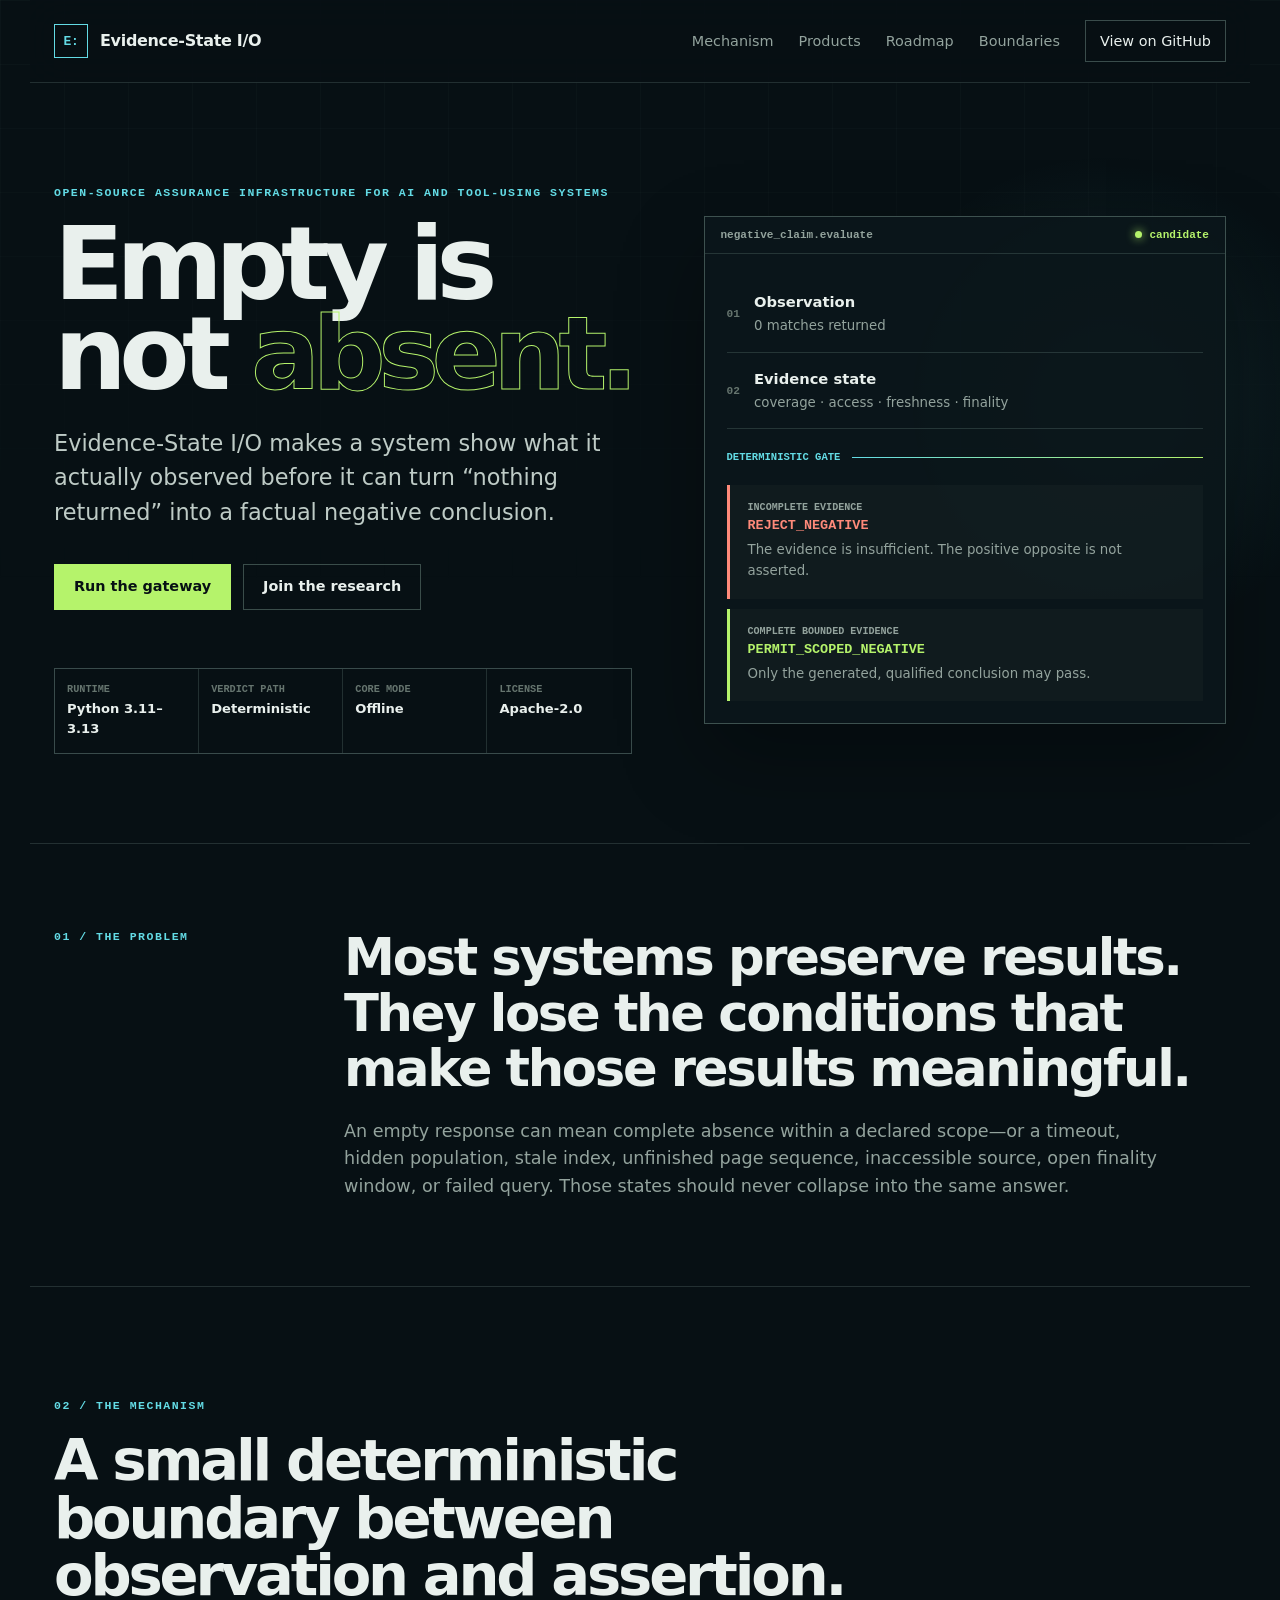
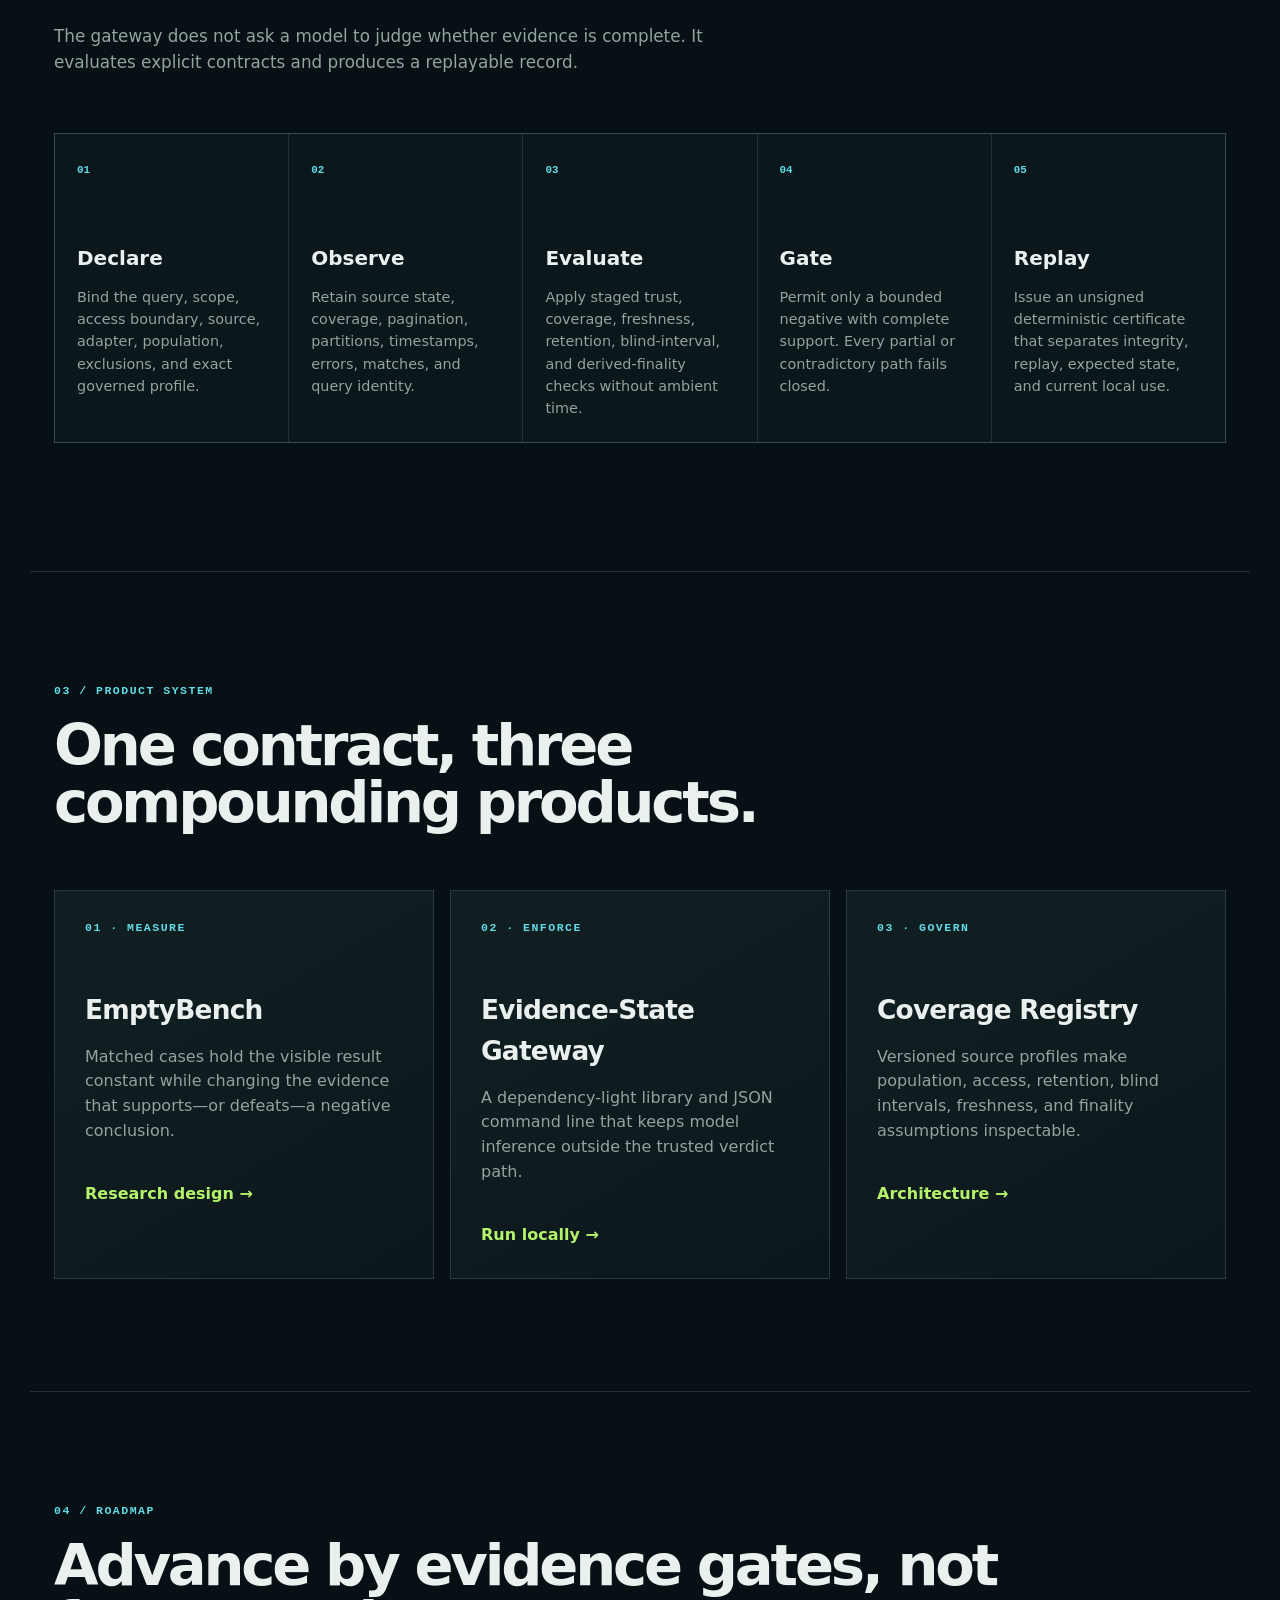
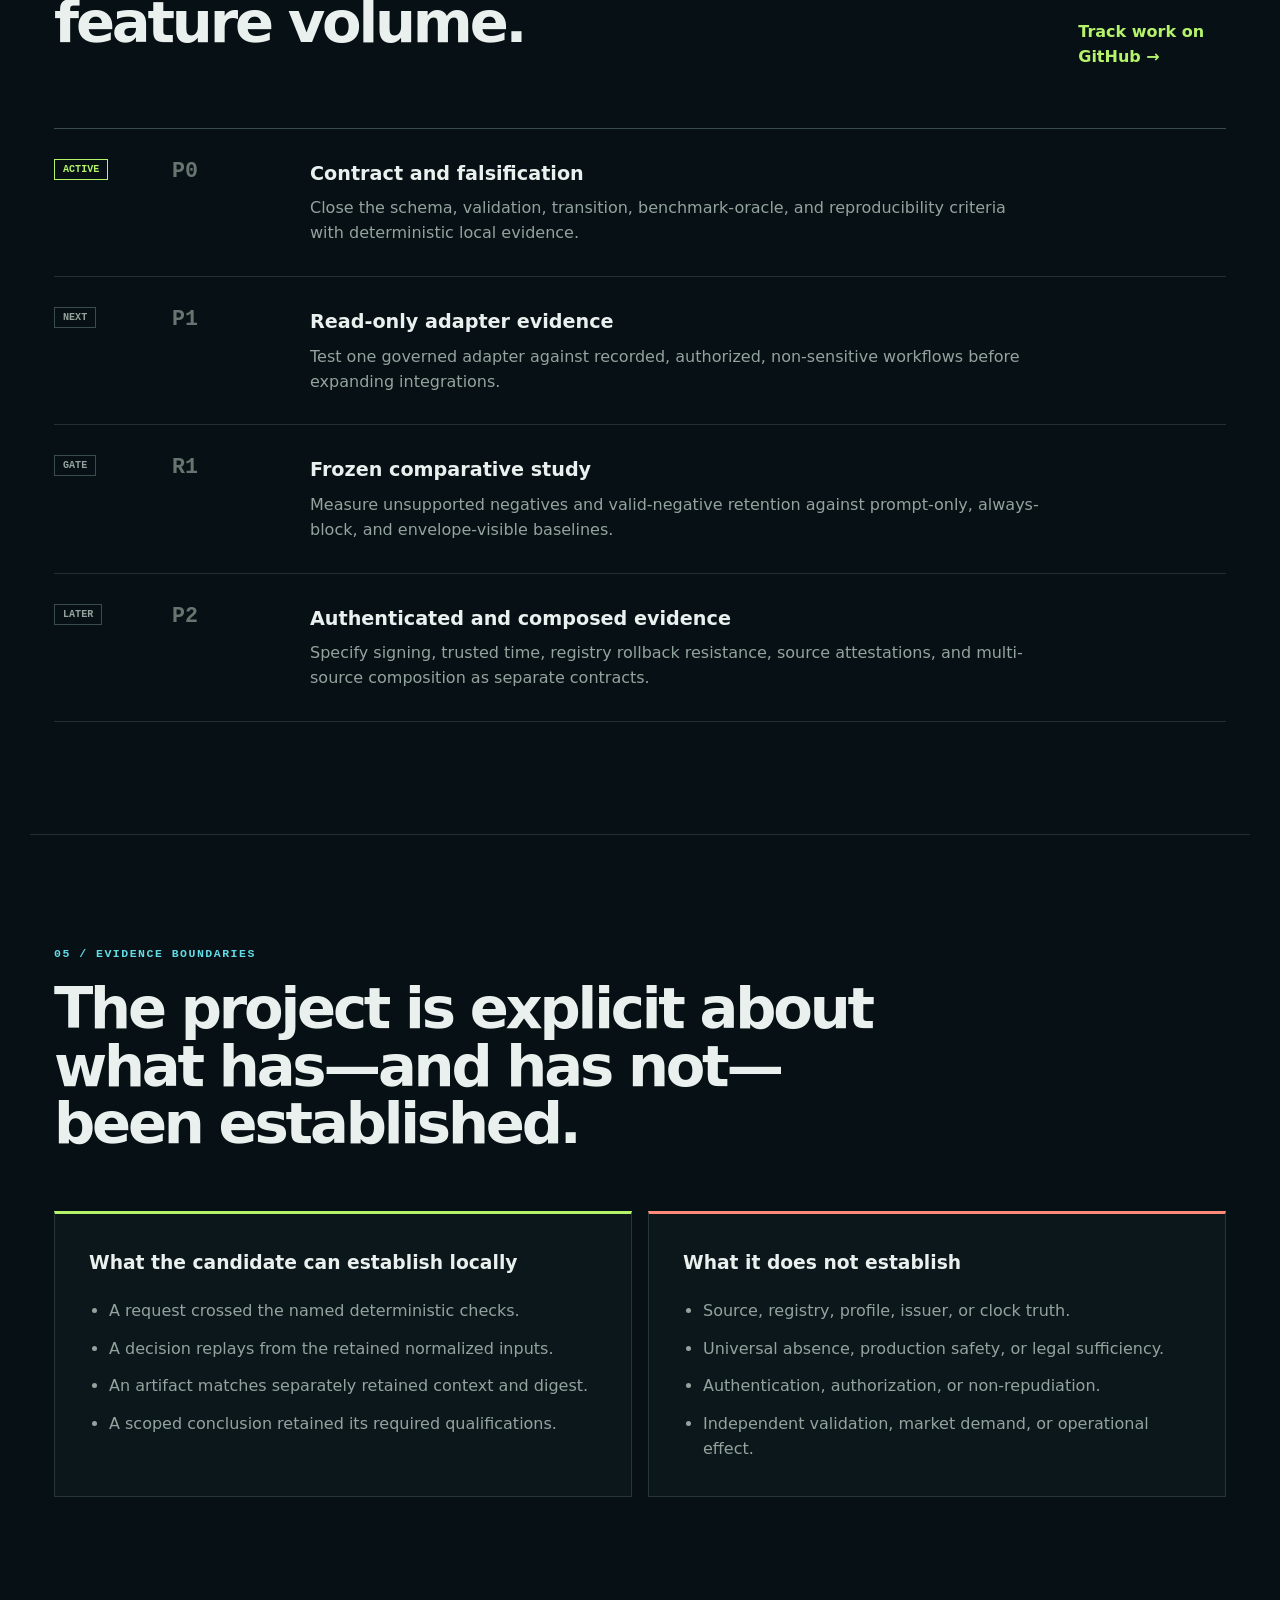
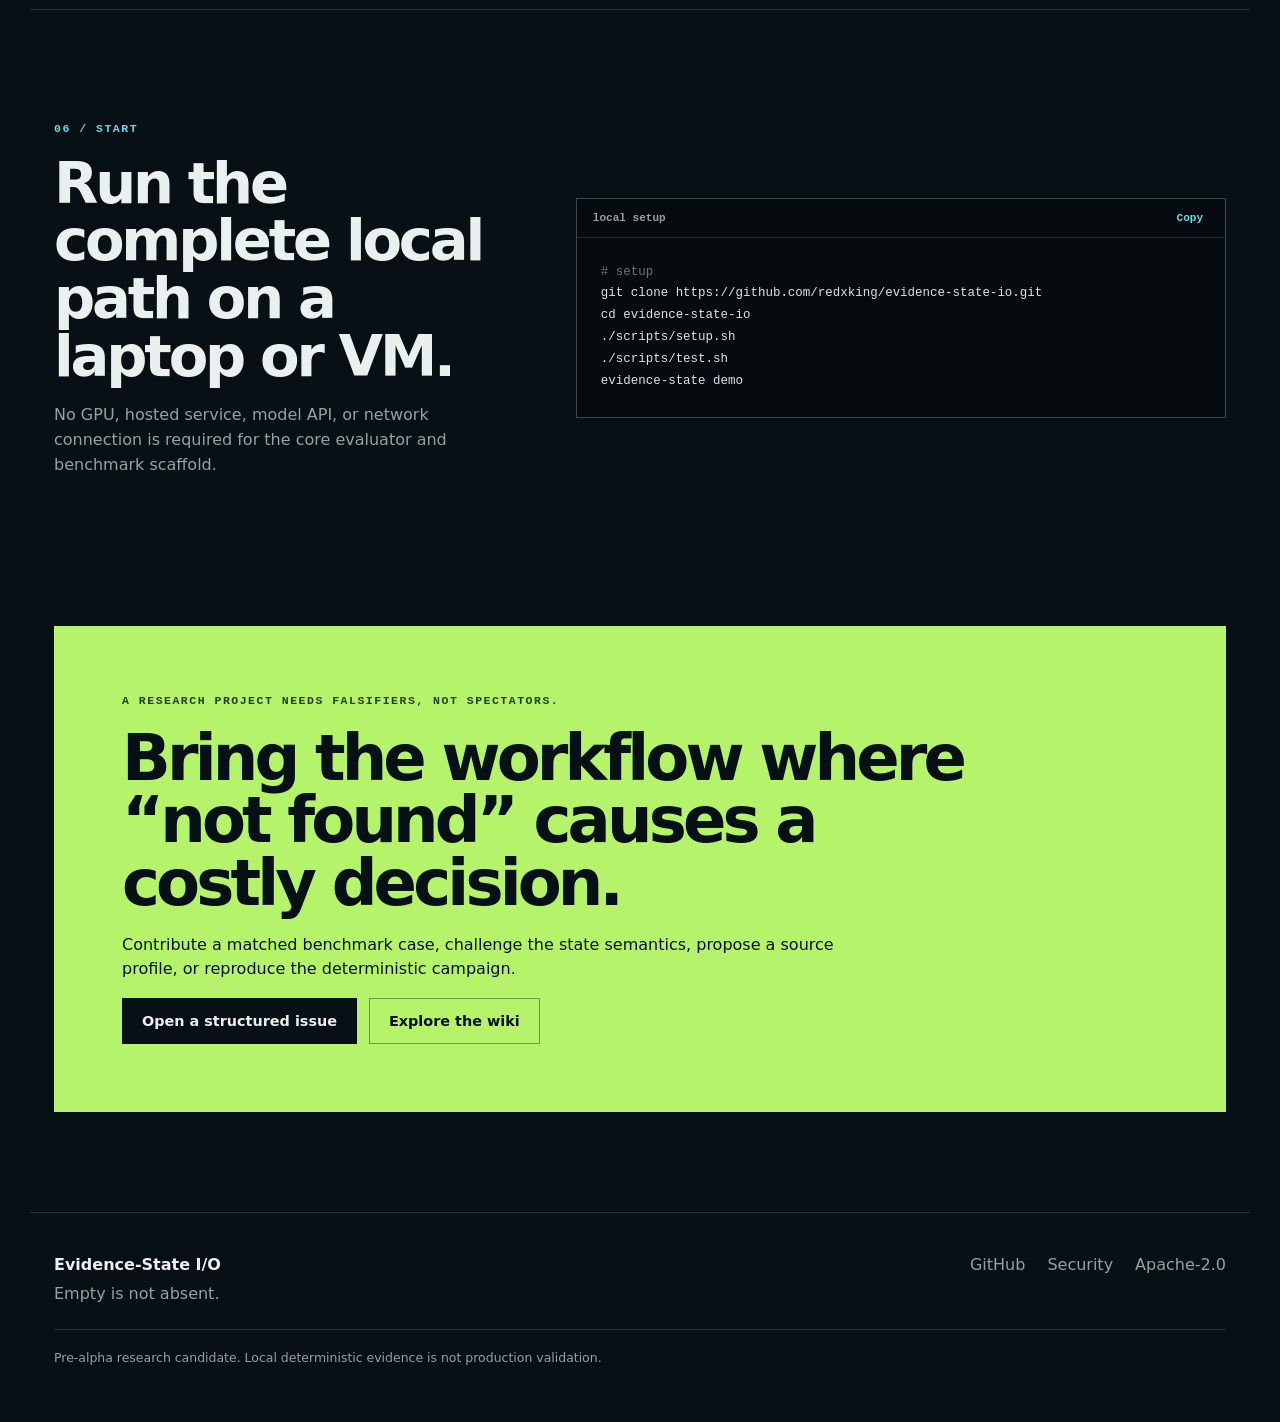
==== site/index.html @ 8231d783 "feat: establish Evidence-State I/O public pre-alpha" ====
<!doctype html>
<html lang="en">
<head>
  <meta charset="utf-8">
  <meta name="viewport" content="width=device-width, initial-scale=1">
  <title>Evidence-State I/O — Empty is not absent</title>
  <meta name="description" content="An open evidence-state contract, deterministic negative-claim gate, replay certificate, and paired benchmark for AI and tool-using systems.">
  <meta name="theme-color" content="#081115">
  <meta property="og:type" content="website">
  <meta property="og:title" content="Evidence-State I/O — Empty is not absent">
  <meta property="og:description" content="Make the evidence behind negative conclusions explicit, testable, and replayable.">
  <meta property="og:url" content="https://redxking.github.io/evidence-state-io/">
  <meta property="og:image" content="https://redxking.github.io/evidence-state-io/og.png">
  <meta name="twitter:card" content="summary_large_image">
  <meta name="twitter:title" content="Evidence-State I/O — Empty is not absent">
  <meta name="twitter:description" content="Make the evidence behind negative conclusions explicit, testable, and replayable.">
  <meta name="twitter:image" content="https://redxking.github.io/evidence-state-io/og.png">
  <link rel="canonical" href="https://redxking.github.io/evidence-state-io/">
  <link rel="stylesheet" href="styles.css">
  <script src="app.js" defer></script>
</head>
<body>
  <a class="skip-link" href="#main">Skip to content</a>
  <header class="site-header">
    <a class="brand" href="#top" aria-label="Evidence-State I/O home">
      <span class="brand-mark" aria-hidden="true">E:</span>
      <span>Evidence-State I/O</span>
    </a>
    <button class="nav-toggle" type="button" aria-expanded="false" aria-controls="site-nav">Menu</button>
    <nav id="site-nav" class="site-nav" aria-label="Primary navigation">
      <a href="#mechanism">Mechanism</a>
      <a href="#products">Products</a>
      <a href="#roadmap">Roadmap</a>
      <a href="#boundaries">Boundaries</a>
      <a class="nav-cta" href="https://github.com/redxking/evidence-state-io">View on GitHub</a>
    </nav>
  </header>

  <main id="main">
    <section class="hero" id="top">
      <div class="hero-copy">
        <p class="eyebrow">Open-source assurance infrastructure for AI and tool-using systems</p>
        <h1>Empty is not <span>absent.</span></h1>
        <p class="hero-deck">Evidence-State I/O makes a system show what it actually observed before it can turn “nothing returned” into a factual negative conclusion.</p>
        <div class="hero-actions">
          <a class="button primary" href="https://github.com/redxking/evidence-state-io#local-quick-start">Run the gateway</a>
          <a class="button secondary" href="https://github.com/redxking/evidence-state-io/discussions">Join the research</a>
        </div>
        <dl class="signal-strip" aria-label="Project facts">
          <div><dt>Runtime</dt><dd>Python 3.11–3.13</dd></div>
          <div><dt>Verdict path</dt><dd>Deterministic</dd></div>
          <div><dt>Core mode</dt><dd>Offline</dd></div>
          <div><dt>License</dt><dd>Apache-2.0</dd></div>
        </dl>
      </div>
      <div class="decision-panel" aria-label="Evidence decision example">
        <div class="panel-heading"><span>negative_claim.evaluate</span><span class="live-dot">candidate</span></div>
        <div class="evidence-flow">
          <div class="flow-node">
            <span class="node-index">01</span>
            <div><strong>Observation</strong><small>0 matches returned</small></div>
          </div>
          <div class="flow-node">
            <span class="node-index">02</span>
            <div><strong>Evidence state</strong><small>coverage · access · freshness · finality</small></div>
          </div>
          <div class="flow-gate">
            <span>deterministic gate</span>
            <span class="gate-line" aria-hidden="true"></span>
          </div>
          <div class="verdict reject">
            <span class="verdict-label">Incomplete evidence</span>
            <strong>REJECT_NEGATIVE</strong>
            <small>The evidence is insufficient. The positive opposite is not asserted.</small>
          </div>
          <div class="verdict permit">
            <span class="verdict-label">Complete bounded evidence</span>
            <strong>PERMIT_SCOPED_NEGATIVE</strong>
            <small>Only the generated, qualified conclusion may pass.</small>
          </div>
        </div>
      </div>
    </section>

    <section class="problem-band" aria-labelledby="problem-heading">
      <p class="section-number">01 / THE PROBLEM</p>
      <div>
        <h2 id="problem-heading">Most systems preserve results. They lose the conditions that make those results meaningful.</h2>
        <p>An empty response can mean complete absence within a declared scope—or a timeout, hidden population, stale index, unfinished page sequence, inaccessible source, open finality window, or failed query. Those states should never collapse into the same answer.</p>
      </div>
    </section>

    <section class="section" id="mechanism" aria-labelledby="mechanism-heading">
      <div class="section-intro">
        <p class="section-number">02 / THE MECHANISM</p>
        <h2 id="mechanism-heading">A small deterministic boundary between observation and assertion.</h2>
        <p>The gateway does not ask a model to judge whether evidence is complete. It evaluates explicit contracts and produces a replayable record.</p>
      </div>
      <ol class="mechanism-grid">
        <li><span>01</span><h3>Declare</h3><p>Bind the query, scope, access boundary, source, adapter, population, exclusions, and exact governed profile.</p></li>
        <li><span>02</span><h3>Observe</h3><p>Retain source state, coverage, pagination, partitions, timestamps, errors, matches, and query identity.</p></li>
        <li><span>03</span><h3>Evaluate</h3><p>Apply staged trust, coverage, freshness, retention, blind-interval, and derived-finality checks without ambient time.</p></li>
        <li><span>04</span><h3>Gate</h3><p>Permit only a bounded negative with complete support. Every partial or contradictory path fails closed.</p></li>
        <li><span>05</span><h3>Replay</h3><p>Issue an unsigned deterministic certificate that separates integrity, replay, expected state, and current local use.</p></li>
      </ol>
    </section>

    <section class="section product-section" id="products" aria-labelledby="products-heading">
      <div class="section-intro">
        <p class="section-number">03 / PRODUCT SYSTEM</p>
        <h2 id="products-heading">One contract, three compounding products.</h2>
      </div>
      <div class="product-grid">
        <article>
          <p class="product-tag">01 · Measure</p>
          <h3>EmptyBench</h3>
          <p>Matched cases hold the visible result constant while changing the evidence that supports—or defeats—a negative conclusion.</p>
          <a href="https://github.com/redxking/evidence-state-io/blob/main/docs/RESEARCH_PLAN.md">Research design <span aria-hidden="true">→</span></a>
        </article>
        <article>
          <p class="product-tag">02 · Enforce</p>
          <h3>Evidence-State Gateway</h3>
          <p>A dependency-light library and JSON command line that keeps model inference outside the trusted verdict path.</p>
          <a href="https://github.com/redxking/evidence-state-io#local-quick-start">Run locally <span aria-hidden="true">→</span></a>
        </article>
        <article>
          <p class="product-tag">03 · Govern</p>
          <h3>Coverage Registry</h3>
          <p>Versioned source profiles make population, access, retention, blind intervals, freshness, and finality assumptions inspectable.</p>
          <a href="https://github.com/redxking/evidence-state-io/blob/main/docs/ARCHITECTURE.md">Architecture <span aria-hidden="true">→</span></a>
        </article>
      </div>
    </section>

    <section class="section roadmap-section" id="roadmap" aria-labelledby="roadmap-heading">
      <div class="section-intro split">
        <div>
          <p class="section-number">04 / ROADMAP</p>
          <h2 id="roadmap-heading">Advance by evidence gates, not feature volume.</h2>
        </div>
        <a class="text-link" href="https://github.com/redxking/evidence-state-io/issues">Track work on GitHub <span aria-hidden="true">→</span></a>
      </div>
      <div class="roadmap" role="list" aria-label="Project roadmap">
        <article class="roadmap-item active" role="listitem"><span class="roadmap-state">Active</span><p class="roadmap-id">P0</p><div><h3>Contract and falsification</h3><p>Close the schema, validation, transition, benchmark-oracle, and reproducibility criteria with deterministic local evidence.</p></div></article>
        <article class="roadmap-item" role="listitem"><span class="roadmap-state">Next</span><p class="roadmap-id">P1</p><div><h3>Read-only adapter evidence</h3><p>Test one governed adapter against recorded, authorized, non-sensitive workflows before expanding integrations.</p></div></article>
        <article class="roadmap-item" role="listitem"><span class="roadmap-state">Gate</span><p class="roadmap-id">R1</p><div><h3>Frozen comparative study</h3><p>Measure unsupported negatives and valid-negative retention against prompt-only, always-block, and envelope-visible baselines.</p></div></article>
        <article class="roadmap-item" role="listitem"><span class="roadmap-state">Later</span><p class="roadmap-id">P2</p><div><h3>Authenticated and composed evidence</h3><p>Specify signing, trusted time, registry rollback resistance, source attestations, and multi-source composition as separate contracts.</p></div></article>
      </div>
    </section>

    <section class="section boundaries-section" id="boundaries" aria-labelledby="boundaries-heading">
      <div class="section-intro">
        <p class="section-number">05 / EVIDENCE BOUNDARIES</p>
        <h2 id="boundaries-heading">The project is explicit about what has—and has not—been established.</h2>
      </div>
      <div class="boundary-grid">
        <div class="boundary-card established">
          <h3>What the candidate can establish locally</h3>
          <ul>
            <li>A request crossed the named deterministic checks.</li>
            <li>A decision replays from the retained normalized inputs.</li>
            <li>An artifact matches separately retained context and digest.</li>
            <li>A scoped conclusion retained its required qualifications.</li>
          </ul>
        </div>
        <div class="boundary-card not-established">
          <h3>What it does not establish</h3>
          <ul>
            <li>Source, registry, profile, issuer, or clock truth.</li>
            <li>Universal absence, production safety, or legal sufficiency.</li>
            <li>Authentication, authorization, or non-repudiation.</li>
            <li>Independent validation, market demand, or operational effect.</li>
          </ul>
        </div>
      </div>
    </section>

    <section class="section start-section" aria-labelledby="start-heading">
      <div>
        <p class="section-number">06 / START</p>
        <h2 id="start-heading">Run the complete local path on a laptop or VM.</h2>
        <p>No GPU, hosted service, model API, or network connection is required for the core evaluator and benchmark scaffold.</p>
      </div>
      <div class="terminal-card">
        <div class="terminal-top"><span>local setup</span><button type="button" data-copy="# setup\ngit clone https://github.com/redxking/evidence-state-io.git\ncd evidence-state-io\n./scripts/setup.sh\n./scripts/test.sh\nevidence-state demo" aria-label="Copy setup commands">Copy</button></div>
        <pre><code><span class="comment"># setup</span>
git clone https://github.com/redxking/evidence-state-io.git
cd evidence-state-io
./scripts/setup.sh
./scripts/test.sh
evidence-state demo</code></pre>
      </div>
    </section>

    <section class="community-cta" aria-labelledby="community-heading">
      <p class="eyebrow">A research project needs falsifiers, not spectators.</p>
      <h2 id="community-heading">Bring the workflow where “not found” causes a costly decision.</h2>
      <p>Contribute a matched benchmark case, challenge the state semantics, propose a source profile, or reproduce the deterministic campaign.</p>
      <div class="hero-actions">
        <a class="button primary" href="https://github.com/redxking/evidence-state-io/issues/new/choose">Open a structured issue</a>
        <a class="button secondary" href="https://github.com/redxking/evidence-state-io/wiki">Explore the wiki</a>
      </div>
    </section>
  </main>

  <footer>
    <div><strong>Evidence-State I/O</strong><p>Empty is not absent.</p></div>
    <div class="footer-links"><a href="https://github.com/redxking/evidence-state-io">GitHub</a><a href="https://github.com/redxking/evidence-state-io/blob/main/SECURITY.md">Security</a><a href="https://github.com/redxking/evidence-state-io/blob/main/LICENSE">Apache-2.0</a></div>
    <p class="footer-note">Pre-alpha research candidate. Local deterministic evidence is not production validation.</p>
  </footer>
</body>
</html>
---- site/styles.css ----
:root {
  color-scheme: dark;
  --ink: #e9f0ed;
  --muted: #93a39d;
  --dim: #66756f;
  --line: rgba(180, 218, 203, 0.16);
  --line-strong: rgba(180, 218, 203, 0.3);
  --surface: #0c171b;
  --surface-raised: #111f23;
  --base: #071014;
  --cyan: #63dbe5;
  --lime: #b5f36b;
  --red: #ff8a7a;
  --max: 1220px;
  font-family: Inter, ui-sans-serif, system-ui, -apple-system, BlinkMacSystemFont, "Segoe UI", sans-serif;
}

* { box-sizing: border-box; }
html { scroll-behavior: smooth; }
body { margin: 0; background: var(--base); color: var(--ink); line-height: 1.55; }
body::before {
  content: "";
  position: fixed;
  inset: 0;
  pointer-events: none;
  opacity: .2;
  background-image: linear-gradient(var(--line) 1px, transparent 1px), linear-gradient(90deg, var(--line) 1px, transparent 1px);
  background-size: 64px 64px;
  mask-image: linear-gradient(to bottom, black, transparent 72%);
}
a { color: inherit; }
.skip-link { position: fixed; top: -60px; left: 16px; z-index: 100; padding: 10px 14px; background: var(--lime); color: #071014; font-weight: 800; }
.skip-link:focus { top: 12px; }

.site-header { position: sticky; top: 0; z-index: 20; display: flex; align-items: center; justify-content: space-between; max-width: var(--max); margin: 0 auto; padding: 20px 24px; background: rgba(7,16,20,.86); backdrop-filter: blur(18px); border-bottom: 1px solid var(--line); }
.brand { display: inline-flex; align-items: center; gap: 12px; text-decoration: none; font-weight: 750; letter-spacing: -.02em; }
.brand-mark { display: grid; place-items: center; width: 34px; height: 34px; border: 1px solid var(--cyan); color: var(--cyan); font: 700 13px ui-monospace, SFMono-Regular, Menlo, monospace; }
.site-nav { display: flex; align-items: center; gap: 25px; }
.site-nav a { color: var(--muted); text-decoration: none; font-size: .9rem; }
.site-nav a:hover, .site-nav a:focus-visible { color: var(--ink); }
.site-nav .nav-cta { padding: 9px 14px; color: var(--ink); border: 1px solid var(--line-strong); }
.nav-toggle { display: none; padding: 8px 12px; color: var(--ink); background: transparent; border: 1px solid var(--line-strong); }

.hero { position: relative; display: grid; grid-template-columns: minmax(0, 1.05fr) minmax(420px, .95fr); gap: 72px; align-items: center; max-width: var(--max); min-height: 760px; margin: 0 auto; padding: 100px 24px 86px; }
.hero::after { content: ""; position: absolute; width: 520px; height: 520px; right: -120px; top: 60px; border-radius: 50%; background: radial-gradient(circle, rgba(99,219,229,.1), transparent 68%); pointer-events: none; }
.eyebrow, .section-number, .product-tag { margin: 0 0 18px; color: var(--cyan); font: 700 .72rem/1.3 ui-monospace, SFMono-Regular, Menlo, monospace; letter-spacing: .13em; text-transform: uppercase; }
h1, h2, h3, p { margin-top: 0; }
h1 { max-width: 680px; margin-bottom: 26px; font-size: clamp(4rem, 8vw, 7.7rem); line-height: .88; letter-spacing: -.075em; }
h1 span { color: transparent; -webkit-text-stroke: 1px var(--lime); }
.hero-deck { max-width: 660px; margin-bottom: 34px; color: #becbc6; font-size: clamp(1.12rem, 2vw, 1.4rem); line-height: 1.55; }
.hero-actions { display: flex; flex-wrap: wrap; gap: 12px; }
.button { display: inline-flex; justify-content: center; align-items: center; min-height: 46px; padding: 0 19px; border: 1px solid var(--line-strong); text-decoration: none; font-weight: 720; font-size: .9rem; }
.button.primary { background: var(--lime); border-color: var(--lime); color: #071014; }
.button.primary:hover { background: #c8ff89; }
.button.secondary:hover { border-color: var(--cyan); color: var(--cyan); }
.signal-strip { display: grid; grid-template-columns: repeat(4, 1fr); gap: 1px; margin: 58px 0 0; background: var(--line); border: 1px solid var(--line); }
.signal-strip div { padding: 14px 12px; background: var(--base); }
.signal-strip dt { color: var(--dim); font: 600 .64rem ui-monospace, SFMono-Regular, Menlo, monospace; text-transform: uppercase; }
.signal-strip dd { margin: 4px 0 0; font-size: .82rem; font-weight: 650; }

.decision-panel { position: relative; z-index: 1; border: 1px solid var(--line-strong); background: rgba(12,23,27,.9); box-shadow: 0 35px 80px rgba(0,0,0,.3); }
.panel-heading, .terminal-top { display: flex; justify-content: space-between; align-items: center; padding: 12px 16px; border-bottom: 1px solid var(--line); color: var(--muted); font: 650 .69rem ui-monospace, SFMono-Regular, Menlo, monospace; }
.live-dot { color: var(--lime); }
.live-dot::before { content: ""; display: inline-block; width: 7px; height: 7px; margin-right: 7px; border-radius: 50%; background: var(--lime); box-shadow: 0 0 10px var(--lime); }
.evidence-flow { padding: 22px; }
.flow-node { display: flex; gap: 14px; align-items: center; padding: 15px 0; border-bottom: 1px solid var(--line); }
.node-index { color: var(--dim); font: 600 .7rem ui-monospace, SFMono-Regular, Menlo, monospace; }
.flow-node strong, .flow-node small { display: block; }
.flow-node strong { font-size: .92rem; }
.flow-node small { margin-top: 2px; color: var(--muted); }
.flow-gate { display: flex; align-items: center; gap: 12px; padding: 22px 0 12px; color: var(--cyan); font: 650 .66rem ui-monospace, SFMono-Regular, Menlo, monospace; text-transform: uppercase; }
.gate-line { flex: 1; height: 1px; background: linear-gradient(90deg, var(--cyan), var(--lime)); }
.verdict { margin-top: 10px; padding: 17px 18px; border-left: 3px solid; background: rgba(255,255,255,.025); }
.verdict.reject { border-color: var(--red); }
.verdict.permit { border-color: var(--lime); }
.verdict span, .verdict strong, .verdict small { display: block; }
.verdict-label { margin-bottom: 5px; color: var(--muted); font: 600 .63rem ui-monospace, SFMono-Regular, Menlo, monospace; text-transform: uppercase; }
.verdict strong { font: 750 .84rem ui-monospace, SFMono-Regular, Menlo, monospace; }
.reject strong { color: var(--red); }
.permit strong { color: var(--lime); }
.verdict small { margin-top: 7px; color: var(--muted); }

.problem-band { display: grid; grid-template-columns: 230px 1fr; gap: 60px; max-width: var(--max); margin: 0 auto; padding: 86px 24px; border-top: 1px solid var(--line); border-bottom: 1px solid var(--line); }
.problem-band h2 { max-width: 920px; margin-bottom: 22px; font-size: clamp(2rem, 4vw, 3.6rem); line-height: 1.08; letter-spacing: -.045em; }
.problem-band div > p { max-width: 820px; margin-bottom: 0; color: var(--muted); font-size: 1.1rem; }
.section { max-width: var(--max); margin: 0 auto; padding: 112px 24px; }
.section-intro { max-width: 820px; margin-bottom: 58px; }
.section-intro.split { display: flex; max-width: none; align-items: end; justify-content: space-between; gap: 32px; }
.section h2 { margin-bottom: 18px; font-size: clamp(2.2rem, 4.5vw, 4.4rem); line-height: 1; letter-spacing: -.055em; }
.section-intro > p:last-child { max-width: 700px; color: var(--muted); font-size: 1.05rem; }
.mechanism-grid { display: grid; grid-template-columns: repeat(5, 1fr); gap: 1px; padding: 0; list-style: none; background: var(--line); border: 1px solid var(--line); }
.mechanism-grid li { min-height: 270px; padding: 22px; background: var(--surface); }
.mechanism-grid span { color: var(--cyan); font: 650 .68rem ui-monospace, SFMono-Regular, Menlo, monospace; }
.mechanism-grid h3 { margin: 62px 0 12px; font-size: 1.25rem; }
.mechanism-grid p { margin: 0; color: var(--muted); font-size: .9rem; }
.product-section { border-top: 1px solid var(--line); }
.product-grid { display: grid; grid-template-columns: repeat(3, 1fr); gap: 16px; }
.product-grid article { min-height: 350px; padding: 30px; border: 1px solid var(--line); background: linear-gradient(150deg, var(--surface-raised), var(--surface)); }
.product-grid h3 { margin: 54px 0 14px; font-size: 1.65rem; letter-spacing: -.03em; }
.product-grid article > p:not(.product-tag) { color: var(--muted); }
.product-grid a, .text-link { display: inline-block; margin-top: 22px; color: var(--lime); font-weight: 700; text-decoration: none; }
.product-grid a:hover, .text-link:hover { text-decoration: underline; }
.roadmap-section { border-top: 1px solid var(--line); }
.roadmap { border-top: 1px solid var(--line-strong); }
.roadmap-item { display: grid; grid-template-columns: 90px 110px 1fr; gap: 28px; align-items: start; padding: 30px 0; border-bottom: 1px solid var(--line); }
.roadmap-state { width: fit-content; padding: 4px 8px; border: 1px solid var(--line-strong); color: var(--muted); font: 650 .63rem ui-monospace, SFMono-Regular, Menlo, monospace; text-transform: uppercase; }
.roadmap-item.active .roadmap-state { border-color: var(--lime); color: var(--lime); }
.roadmap-id { margin: 0; color: var(--dim); font: 700 1.35rem ui-monospace, SFMono-Regular, Menlo, monospace; }
.roadmap h3 { margin-bottom: 8px; font-size: 1.2rem; }
.roadmap div p { max-width: 730px; margin-bottom: 0; color: var(--muted); }
.boundaries-section { border-top: 1px solid var(--line); }
.boundary-grid { display: grid; grid-template-columns: 1fr 1fr; gap: 16px; }
.boundary-card { padding: 34px; border: 1px solid var(--line); background: var(--surface); }
.boundary-card.established { border-top: 3px solid var(--lime); }
.boundary-card.not-established { border-top: 3px solid var(--red); }
.boundary-card h3 { margin-bottom: 22px; }
.boundary-card ul { display: grid; gap: 13px; margin: 0; padding-left: 20px; color: var(--muted); }
.start-section { display: grid; grid-template-columns: .82fr 1.18fr; gap: 70px; align-items: center; border-top: 1px solid var(--line); }
.start-section > div:first-child p:last-child { color: var(--muted); }
.terminal-card { min-width: 0; border: 1px solid var(--line-strong); background: #050b0e; }
.terminal-top button { color: var(--cyan); background: none; border: 0; font: inherit; cursor: pointer; }
pre { overflow-x: auto; margin: 0; padding: 24px; color: #d9e6e1; font: .78rem/1.75 ui-monospace, SFMono-Regular, Menlo, monospace; }
.comment { color: var(--dim); }
.community-cta { max-width: calc(var(--max) - 48px); margin: 20px auto 100px; padding: 68px; background: var(--lime); color: #071014; }
.community-cta .eyebrow { color: #263d22; }
.community-cta h2 { max-width: 850px; margin-bottom: 18px; font-size: clamp(2.4rem, 5vw, 5rem); line-height: .98; letter-spacing: -.06em; }
.community-cta > p:not(.eyebrow) { max-width: 720px; }
.community-cta .button.primary { background: #071014; color: var(--ink); border-color: #071014; }
.community-cta .button.secondary { border-color: rgba(7,16,20,.4); }
footer { display: grid; grid-template-columns: 1fr auto; gap: 18px; max-width: var(--max); margin: 0 auto; padding: 40px 24px 55px; border-top: 1px solid var(--line); color: var(--muted); }
footer strong { color: var(--ink); }
footer p { margin: 4px 0 0; }
.footer-links { display: flex; gap: 22px; }
.footer-links a { text-decoration: none; }
.footer-links a:hover { color: var(--ink); }
.footer-note { grid-column: 1 / -1; padding-top: 18px; border-top: 1px solid var(--line); font-size: .78rem; }

:focus-visible { outline: 2px solid var(--cyan); outline-offset: 3px; }
@media (max-width: 980px) {
  .hero { grid-template-columns: 1fr; min-height: auto; }
  .decision-panel { max-width: 700px; }
  .mechanism-grid { grid-template-columns: repeat(2, 1fr); }
  .mechanism-grid li:last-child { grid-column: span 2; }
  .product-grid { grid-template-columns: 1fr; }
  .product-grid article { min-height: 250px; }
  .start-section { grid-template-columns: 1fr; }
}
@media (max-width: 720px) {
  .site-header { padding: 16px 18px; }
  .nav-toggle { display: block; }
  .site-nav { display: none; position: absolute; top: 67px; left: 0; right: 0; flex-direction: column; align-items: stretch; gap: 0; padding: 8px 18px 18px; background: #071014; border-bottom: 1px solid var(--line); }
  .site-nav.open { display: flex; }
  .site-nav a { padding: 12px 0; }
  .site-nav .nav-cta { margin-top: 6px; padding: 11px; text-align: center; }
  .hero { gap: 48px; padding: 74px 18px 68px; }
  h1 { font-size: clamp(3.6rem, 20vw, 5.6rem); }
  .signal-strip { grid-template-columns: 1fr 1fr; }
  .problem-band { grid-template-columns: 1fr; gap: 18px; padding: 70px 18px; }
  .section { padding: 82px 18px; }
  .section-intro.split { display: block; }
  .mechanism-grid { grid-template-columns: 1fr; }
  .mechanism-grid li, .mechanism-grid li:last-child { grid-column: auto; min-height: 230px; }
  .roadmap-item { grid-template-columns: 80px 1fr; }
  .roadmap-id { grid-column: 1; }
  .roadmap-item div { grid-column: 2; grid-row: 1 / span 2; }
  .boundary-grid { grid-template-columns: 1fr; }
  .community-cta { margin: 0 18px 72px; padding: 44px 26px; }
  footer { grid-template-columns: 1fr; padding-inline: 18px; }
  .footer-links { flex-wrap: wrap; }
}
@media (prefers-reduced-motion: reduce) { html { scroll-behavior: auto; } }
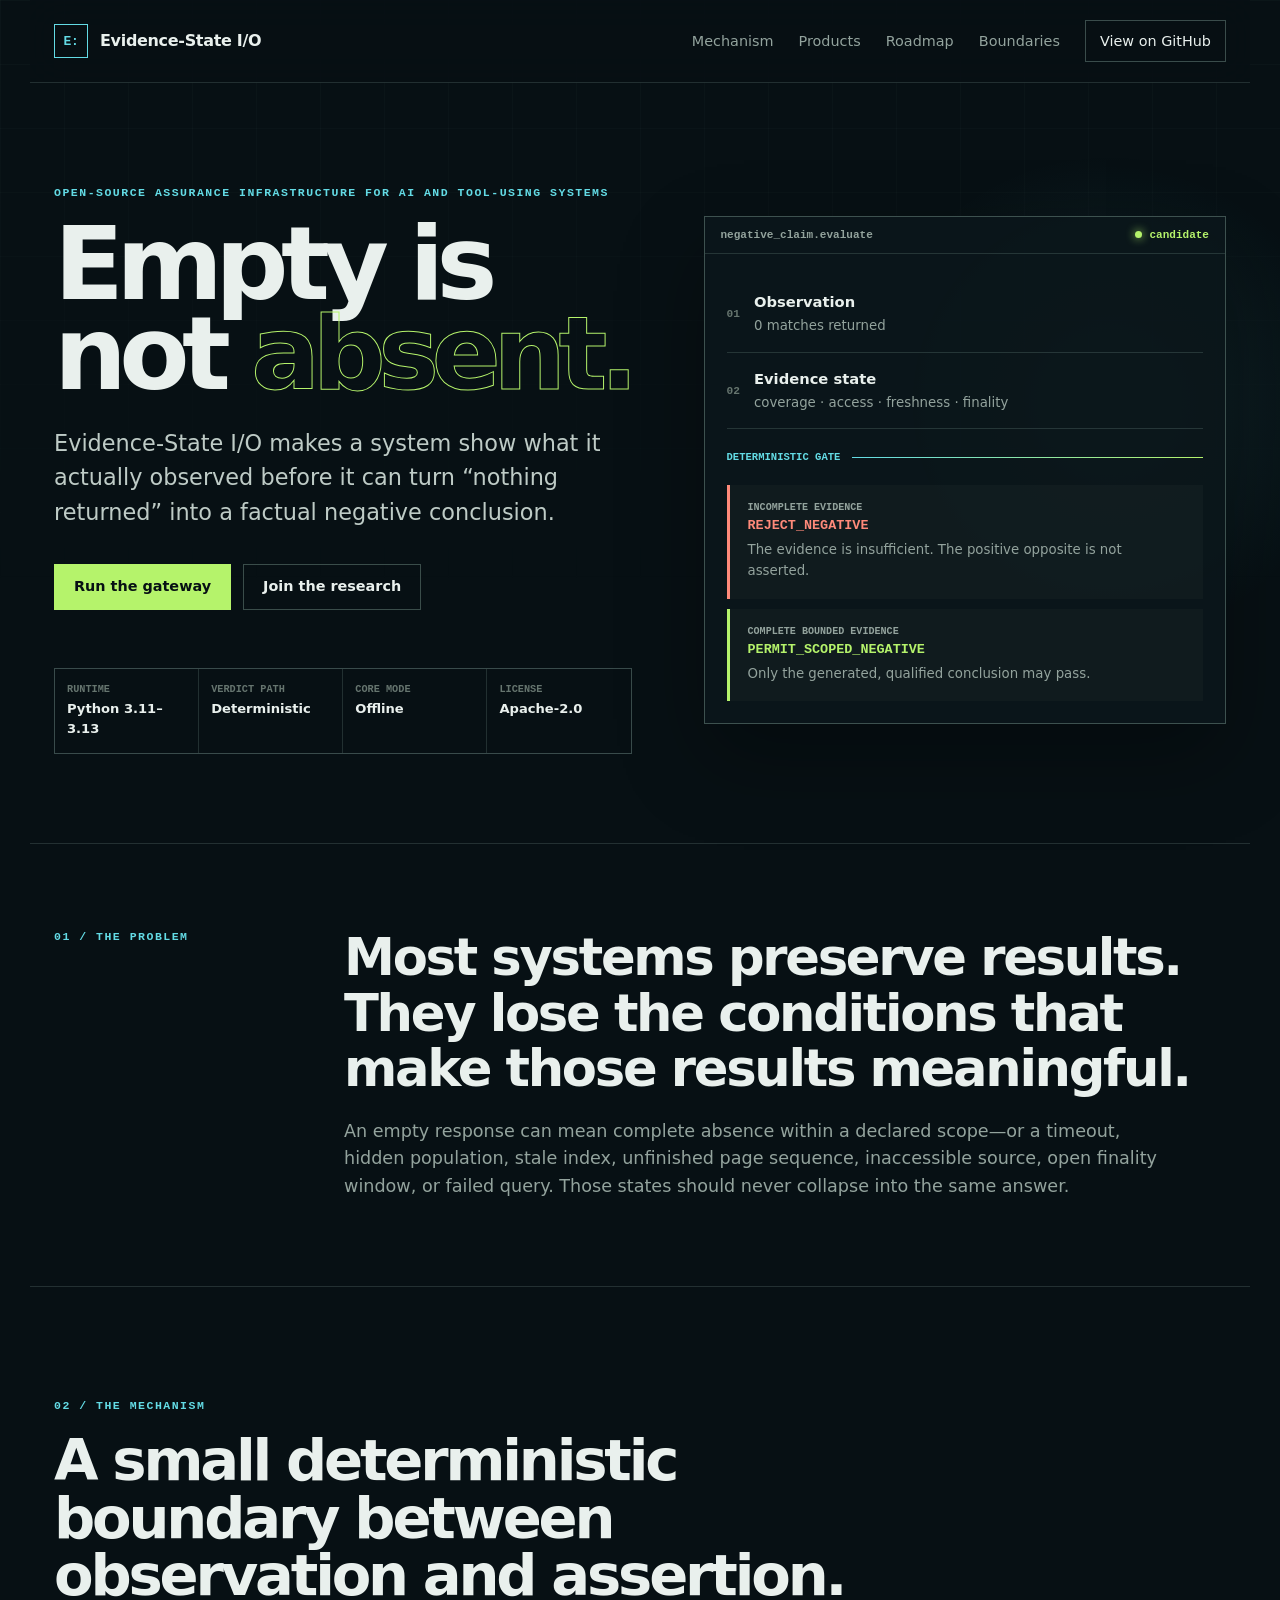
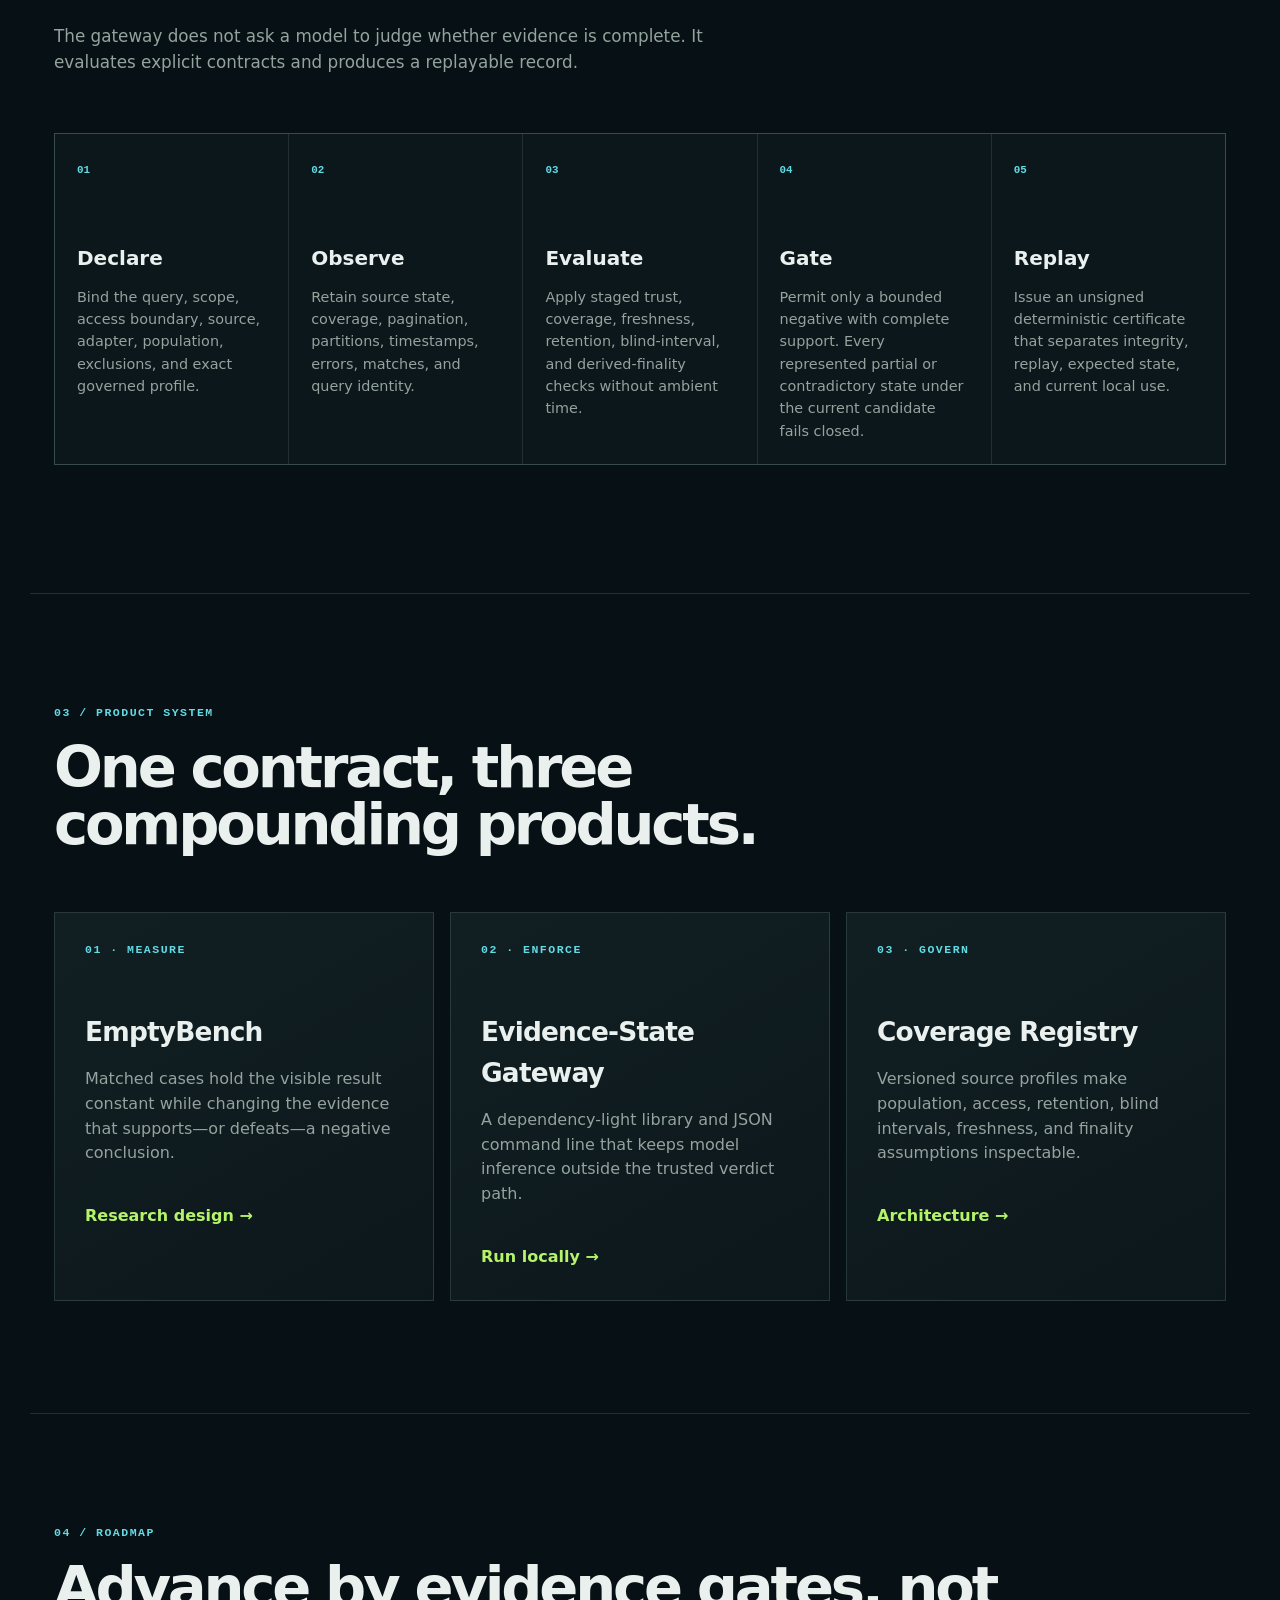
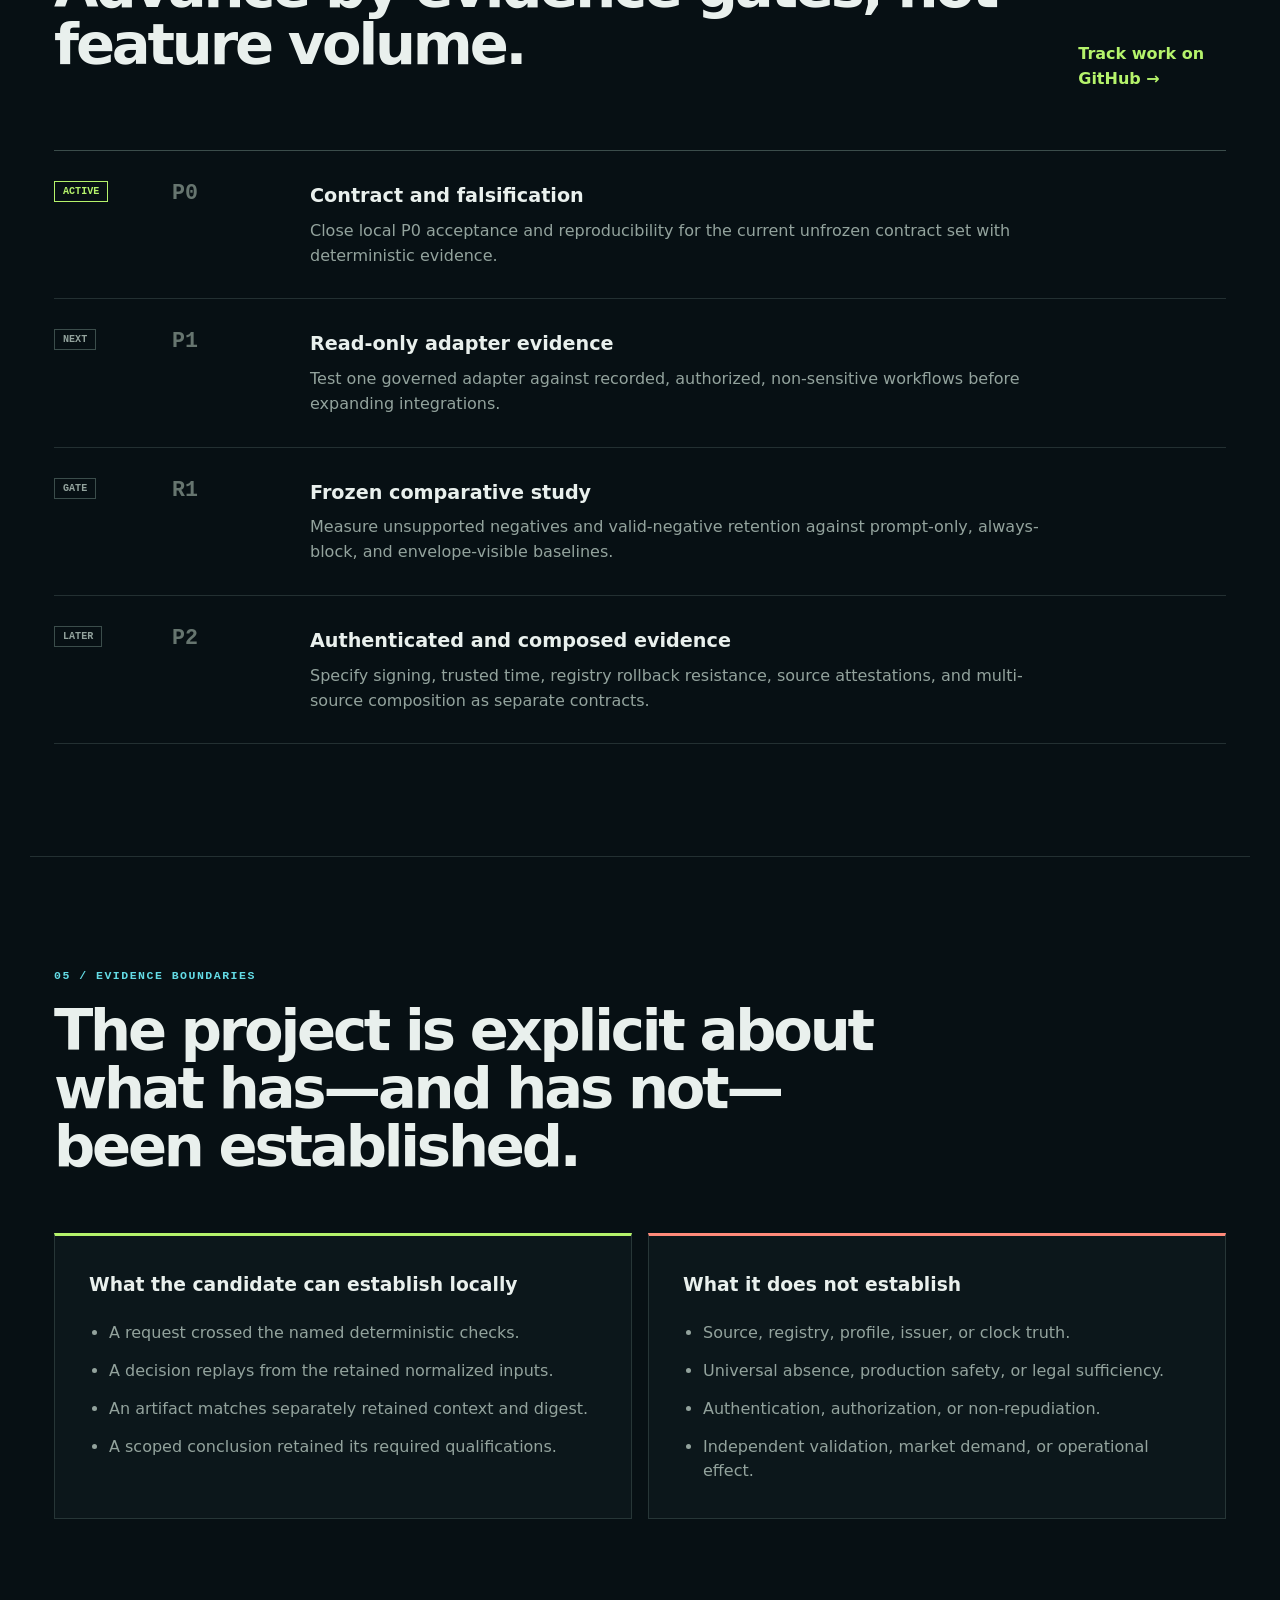
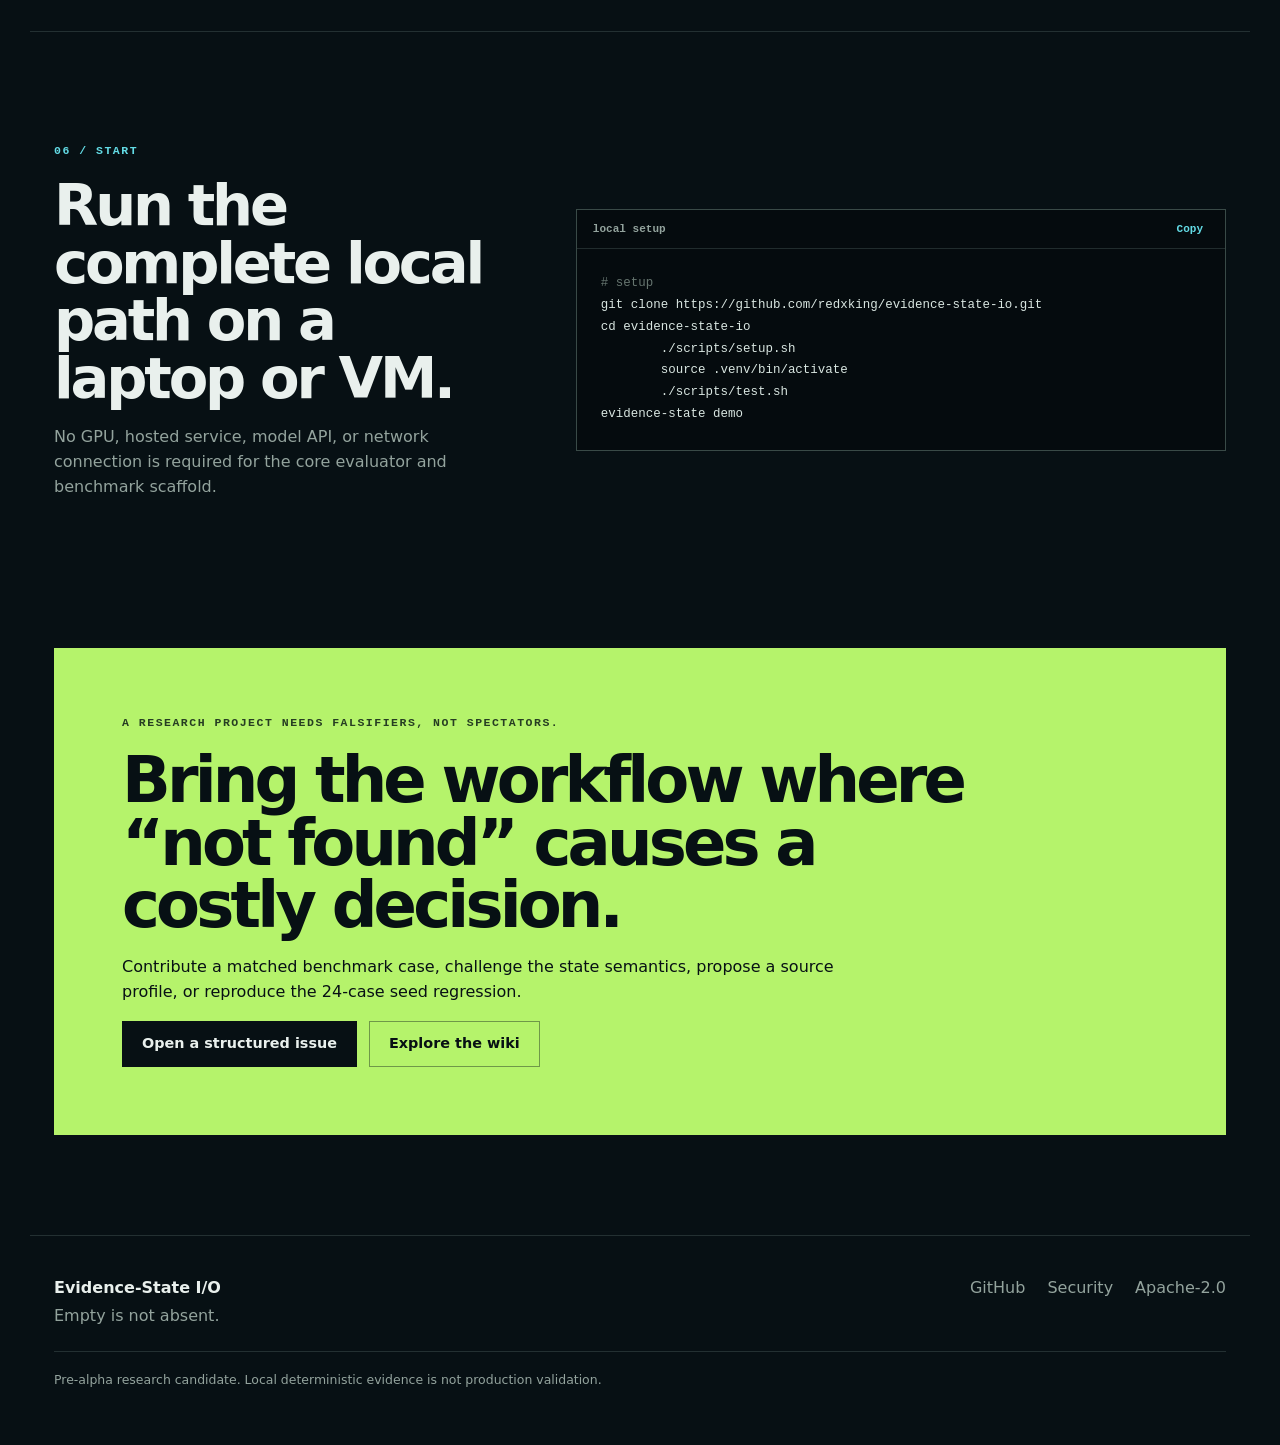
==== commit 0e33db35: "fix: close EmptyBench typed scoring boundary Signed-off-by: AP <44432751+redxking@users.noreply.gith" ====
--- a/site/index.html
+++ b/site/index.html
@@ -100,7 +100,7 @@
         <li><span>01</span><h3>Declare</h3><p>Bind the query, scope, access boundary, source, adapter, population, exclusions, and exact governed profile.</p></li>
         <li><span>02</span><h3>Observe</h3><p>Retain source state, coverage, pagination, partitions, timestamps, errors, matches, and query identity.</p></li>
         <li><span>03</span><h3>Evaluate</h3><p>Apply staged trust, coverage, freshness, retention, blind-interval, and derived-finality checks without ambient time.</p></li>
-        <li><span>04</span><h3>Gate</h3><p>Permit only a bounded negative with complete support. Every partial or contradictory path fails closed.</p></li>
+        <li><span>04</span><h3>Gate</h3><p>Permit only a bounded negative with complete support. Every represented partial or contradictory state under the current candidate fails closed.</p></li>
         <li><span>05</span><h3>Replay</h3><p>Issue an unsigned deterministic certificate that separates integrity, replay, expected state, and current local use.</p></li>
       </ol>
     </section>
@@ -141,7 +141,7 @@
         <a class="text-link" href="https://github.com/redxking/evidence-state-io/issues">Track work on GitHub <span aria-hidden="true">→</span></a>
       </div>
       <div class="roadmap" role="list" aria-label="Project roadmap">
-        <article class="roadmap-item active" role="listitem"><span class="roadmap-state">Active</span><p class="roadmap-id">P0</p><div><h3>Contract and falsification</h3><p>Close the schema, validation, transition, benchmark-oracle, and reproducibility criteria with deterministic local evidence.</p></div></article>
+        <article class="roadmap-item active" role="listitem"><span class="roadmap-state">Active</span><p class="roadmap-id">P0</p><div><h3>Contract and falsification</h3><p>Close local P0 acceptance and reproducibility for the current unfrozen contract set with deterministic evidence.</p></div></article>
         <article class="roadmap-item" role="listitem"><span class="roadmap-state">Next</span><p class="roadmap-id">P1</p><div><h3>Read-only adapter evidence</h3><p>Test one governed adapter against recorded, authorized, non-sensitive workflows before expanding integrations.</p></div></article>
         <article class="roadmap-item" role="listitem"><span class="roadmap-state">Gate</span><p class="roadmap-id">R1</p><div><h3>Frozen comparative study</h3><p>Measure unsupported negatives and valid-negative retention against prompt-only, always-block, and envelope-visible baselines.</p></div></article>
         <article class="roadmap-item" role="listitem"><span class="roadmap-state">Later</span><p class="roadmap-id">P2</p><div><h3>Authenticated and composed evidence</h3><p>Specify signing, trusted time, registry rollback resistance, source attestations, and multi-source composition as separate contracts.</p></div></article>
@@ -182,12 +182,13 @@
         <p>No GPU, hosted service, model API, or network connection is required for the core evaluator and benchmark scaffold.</p>
       </div>
       <div class="terminal-card">
-        <div class="terminal-top"><span>local setup</span><button type="button" data-copy="# setup\ngit clone https://github.com/redxking/evidence-state-io.git\ncd evidence-state-io\n./scripts/setup.sh\n./scripts/test.sh\nevidence-state demo" aria-label="Copy setup commands">Copy</button></div>
+        <div class="terminal-top"><span>local setup</span><button type="button" data-copy="# setup\ngit clone https://github.com/redxking/evidence-state-io.git\ncd evidence-state-io\n./scripts/setup.sh\nsource .venv/bin/activate\n./scripts/test.sh\nevidence-state demo" aria-label="Copy setup commands">Copy</button></div>
         <pre><code><span class="comment"># setup</span>
 git clone https://github.com/redxking/evidence-state-io.git
 cd evidence-state-io
-./scripts/setup.sh
-./scripts/test.sh
+	./scripts/setup.sh
+	source .venv/bin/activate
+	./scripts/test.sh
 evidence-state demo</code></pre>
       </div>
     </section>
@@ -195,7 +196,7 @@
     <section class="community-cta" aria-labelledby="community-heading">
       <p class="eyebrow">A research project needs falsifiers, not spectators.</p>
       <h2 id="community-heading">Bring the workflow where “not found” causes a costly decision.</h2>
-      <p>Contribute a matched benchmark case, challenge the state semantics, propose a source profile, or reproduce the deterministic campaign.</p>
+      <p>Contribute a matched benchmark case, challenge the state semantics, propose a source profile, or reproduce the 24-case seed regression.</p>
       <div class="hero-actions">
         <a class="button primary" href="https://github.com/redxking/evidence-state-io/issues/new/choose">Open a structured issue</a>
         <a class="button secondary" href="https://github.com/redxking/evidence-state-io/wiki">Explore the wiki</a>
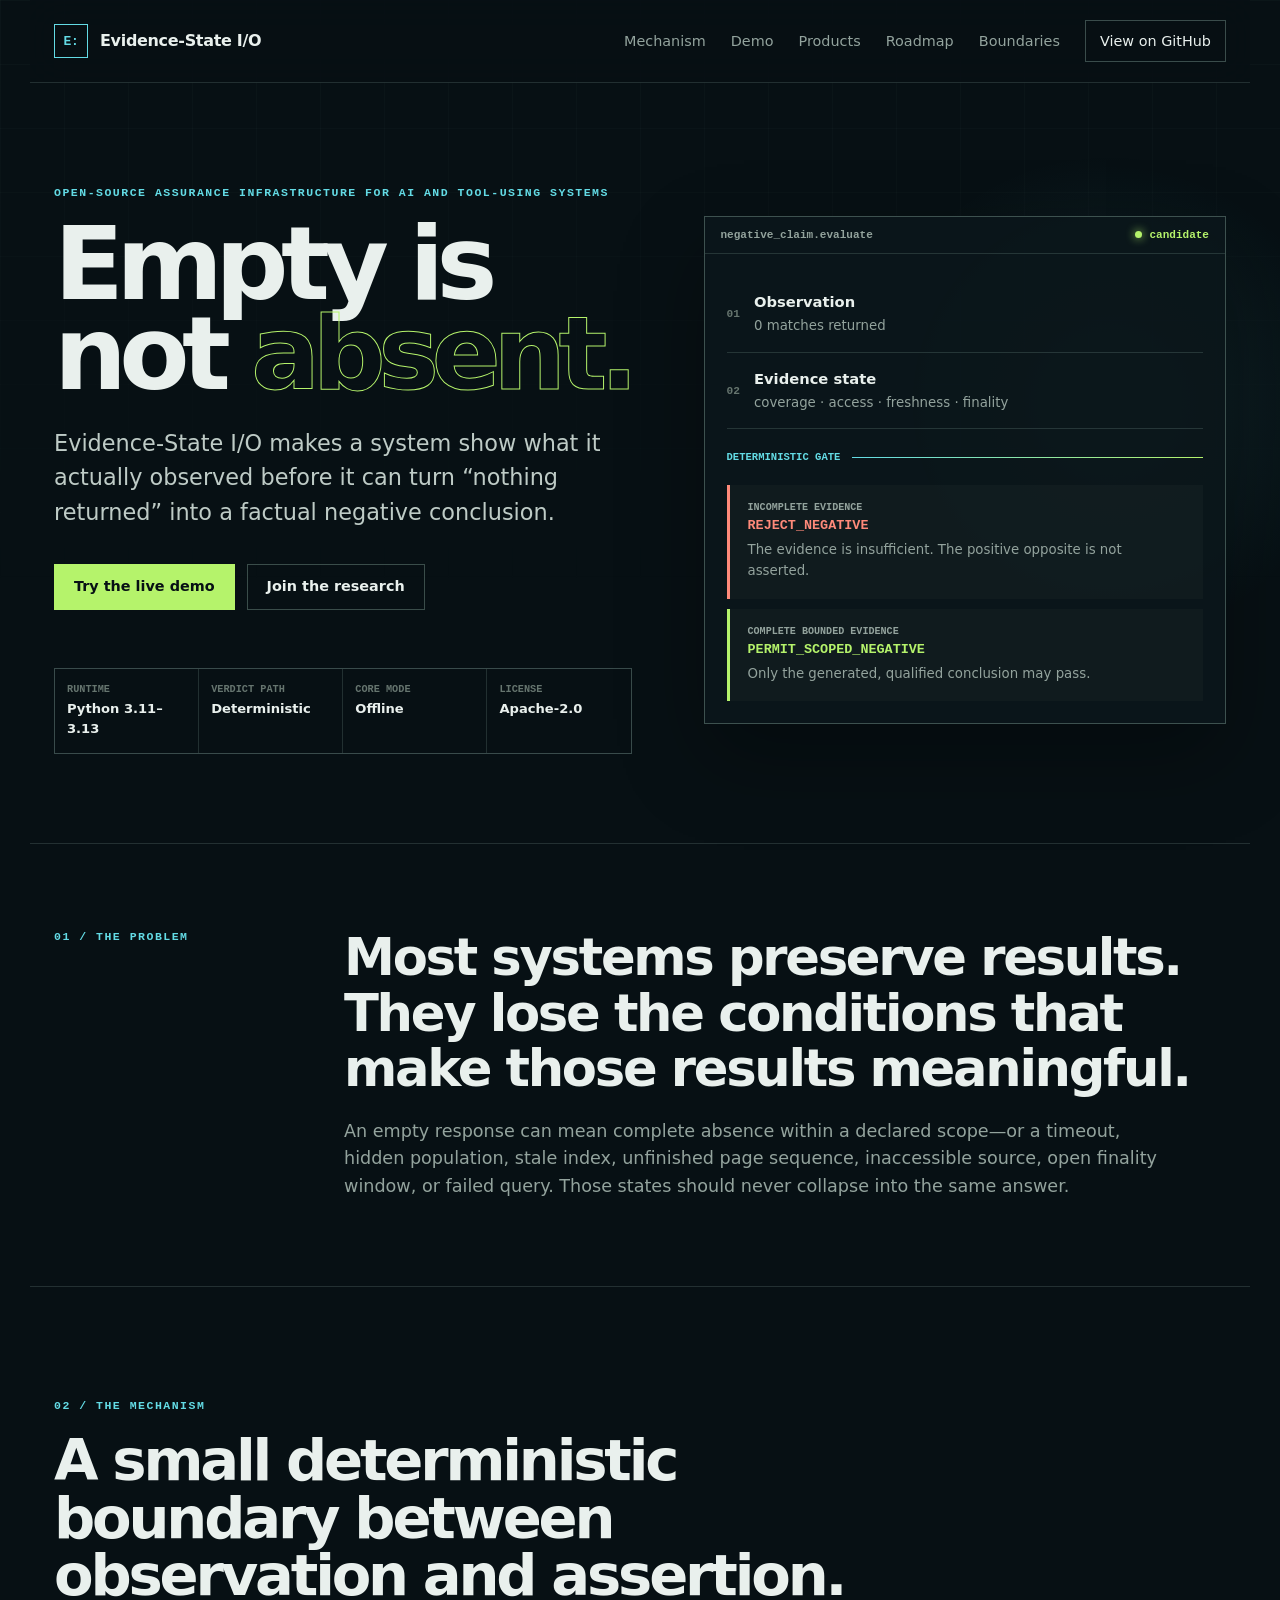
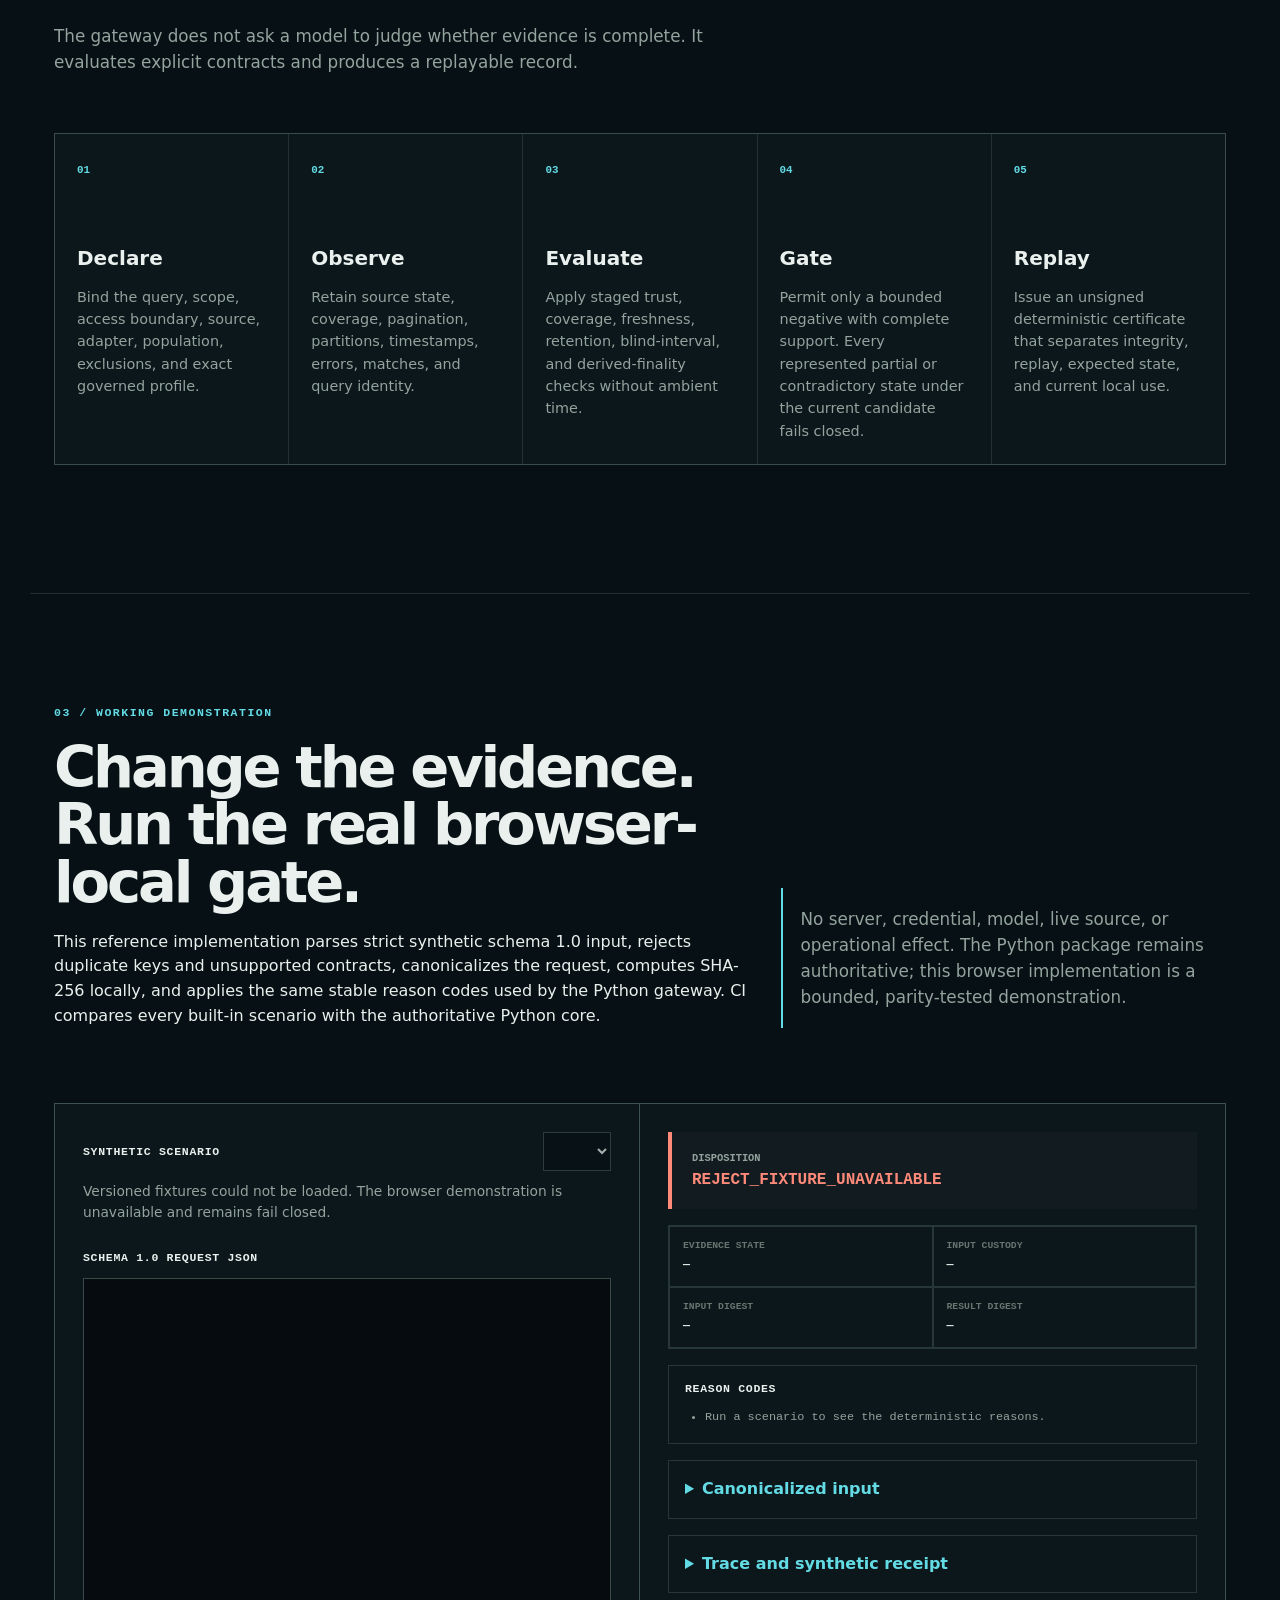
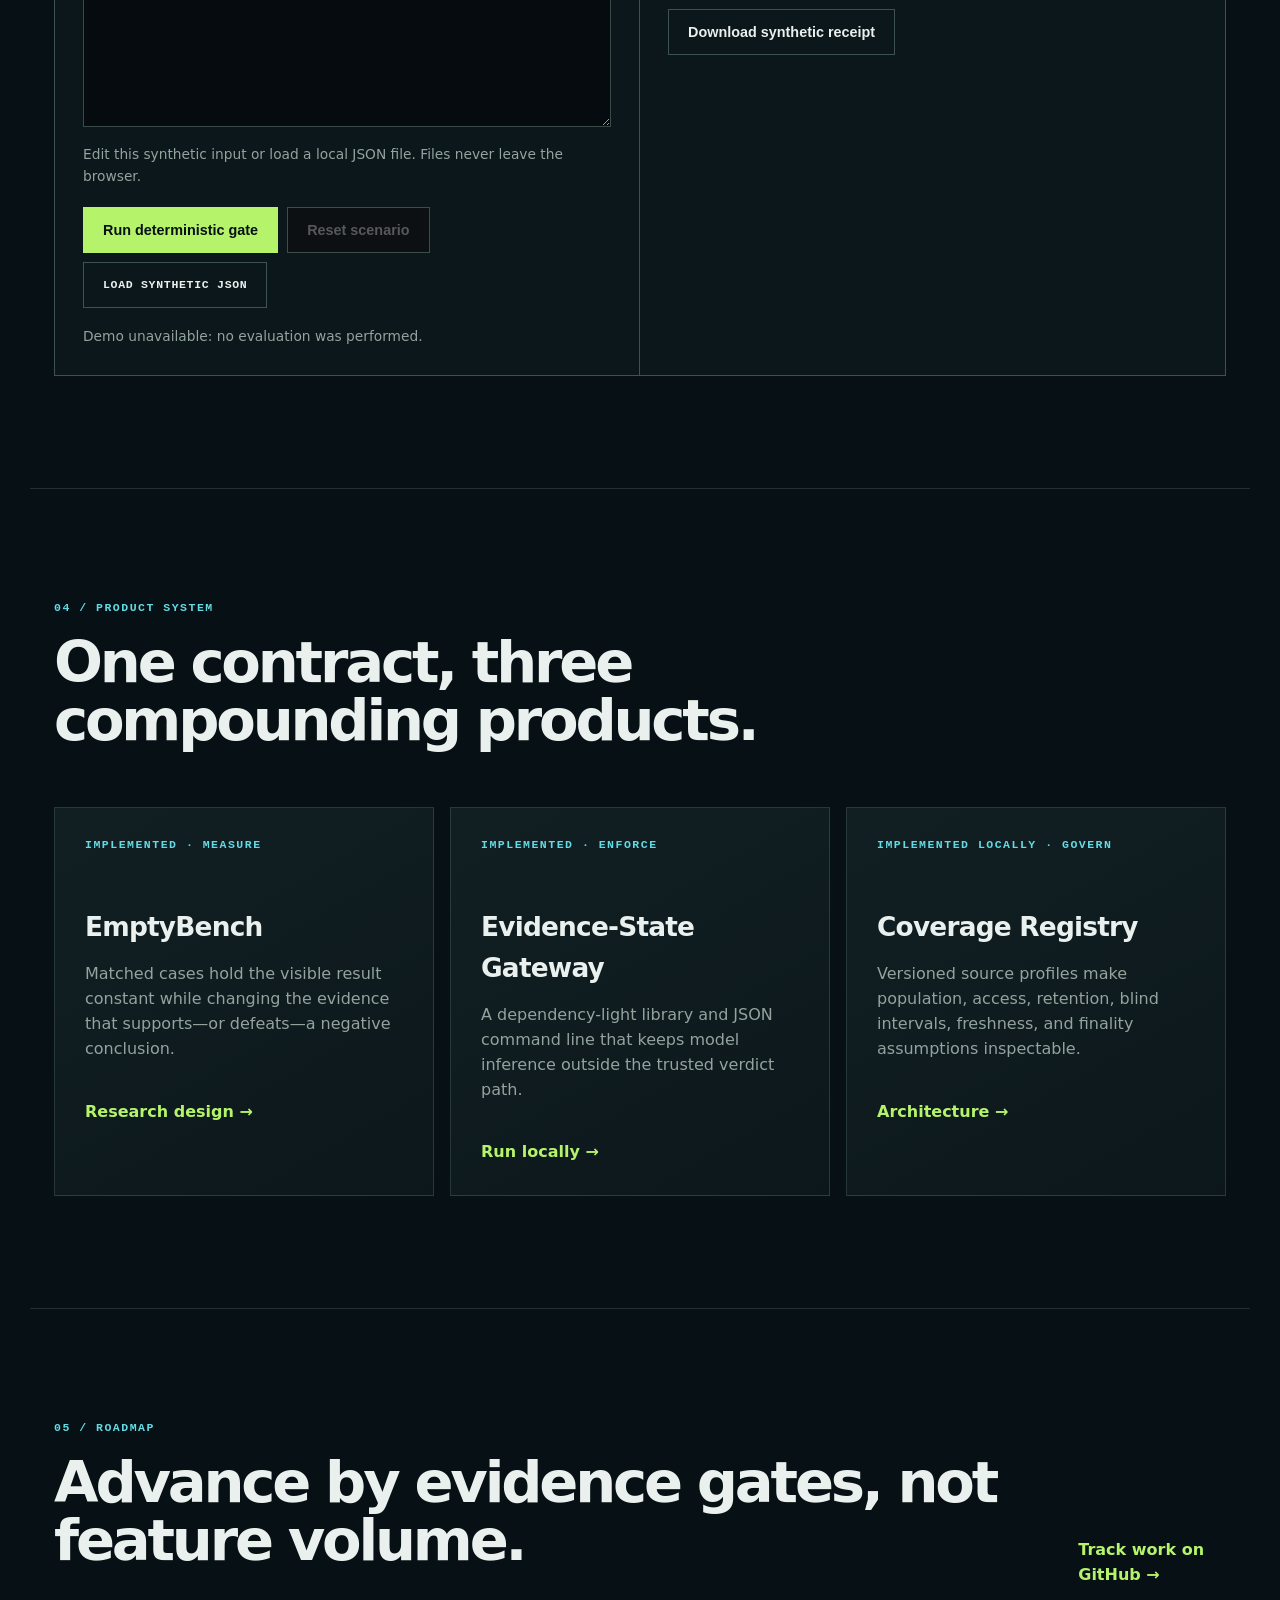
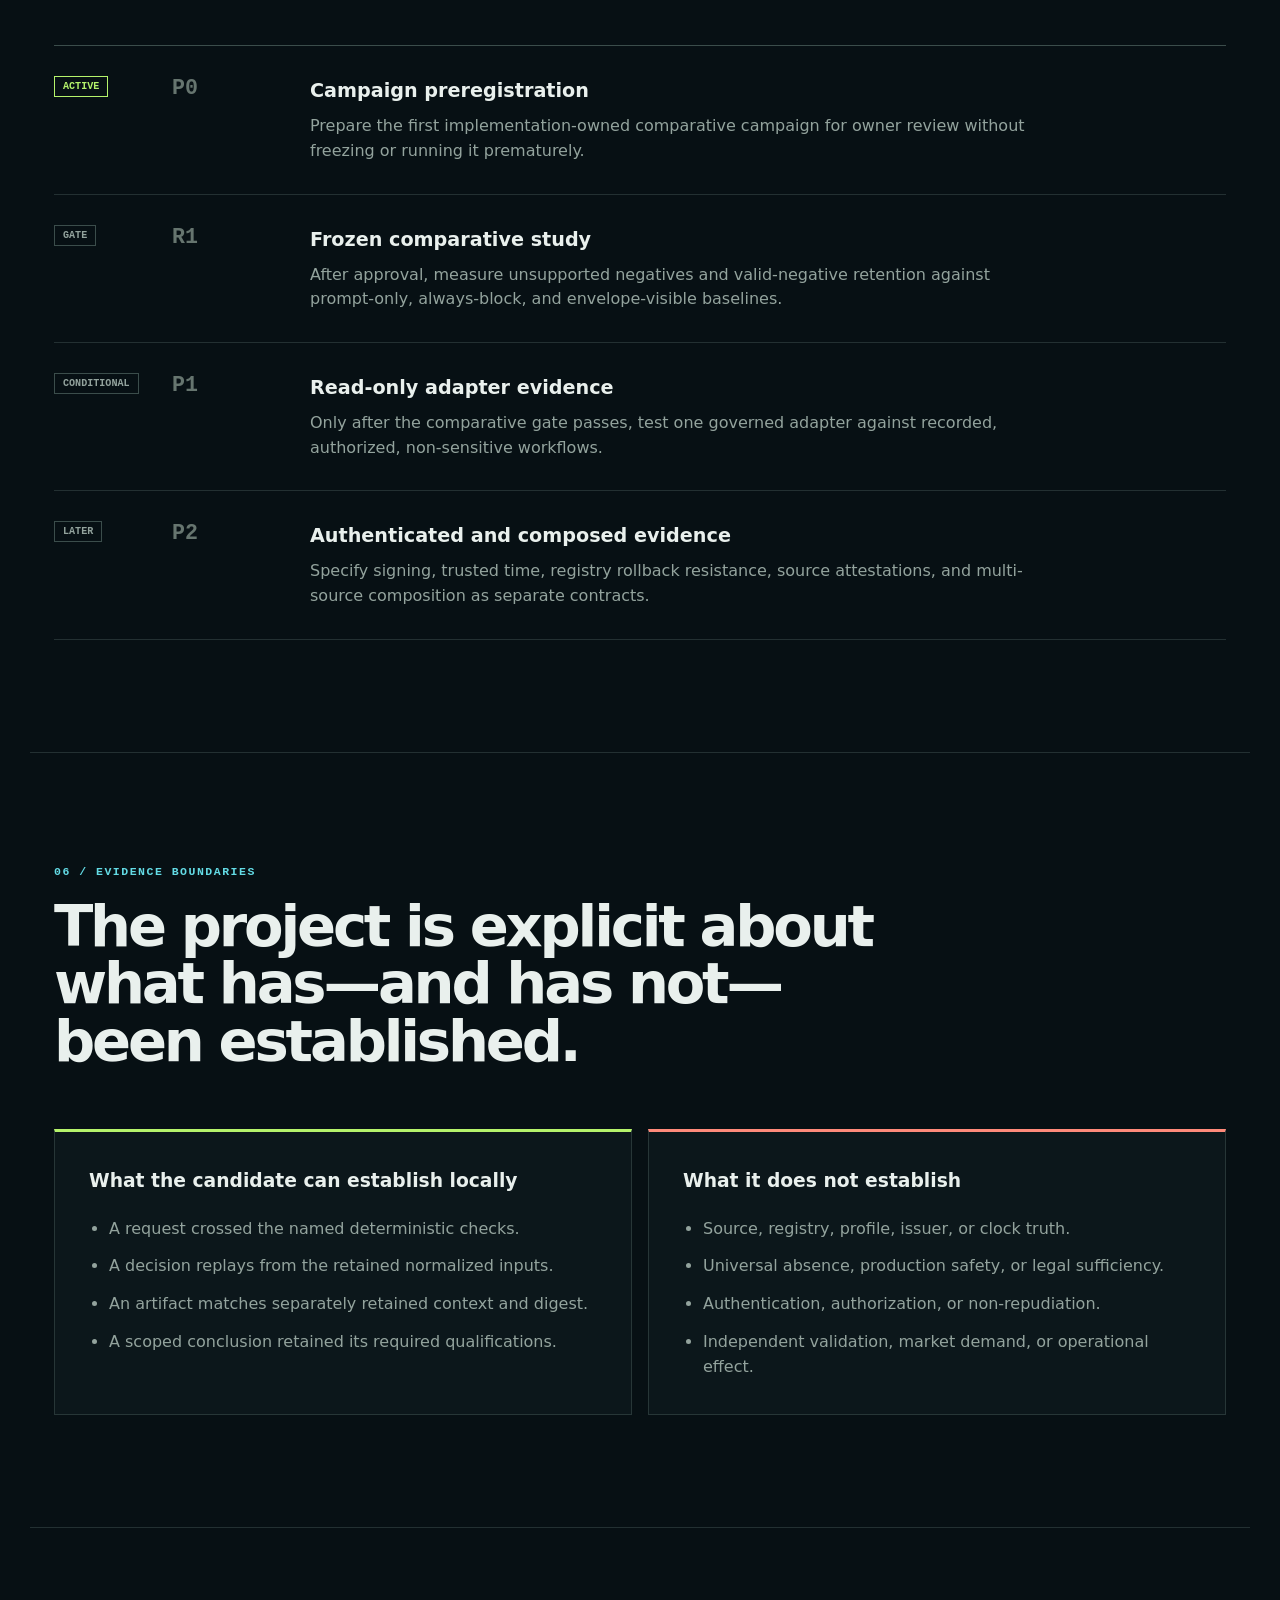
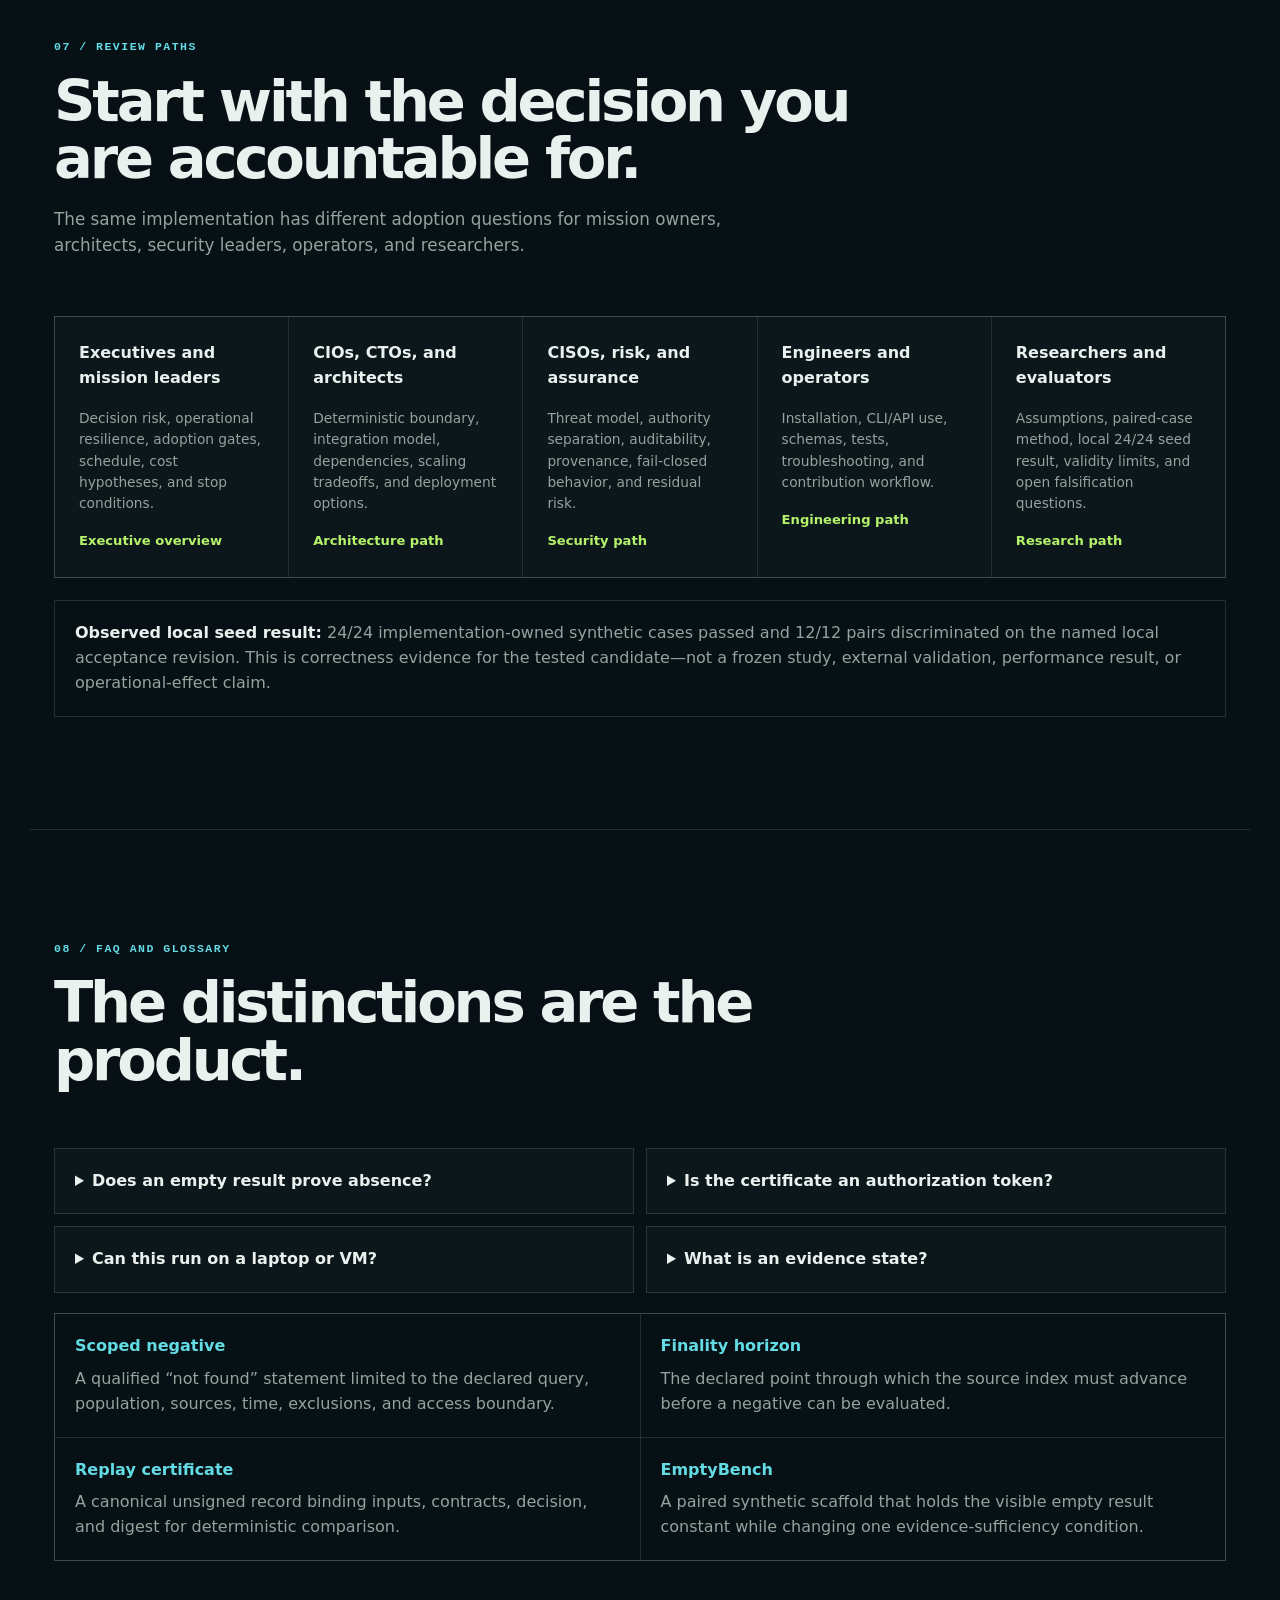
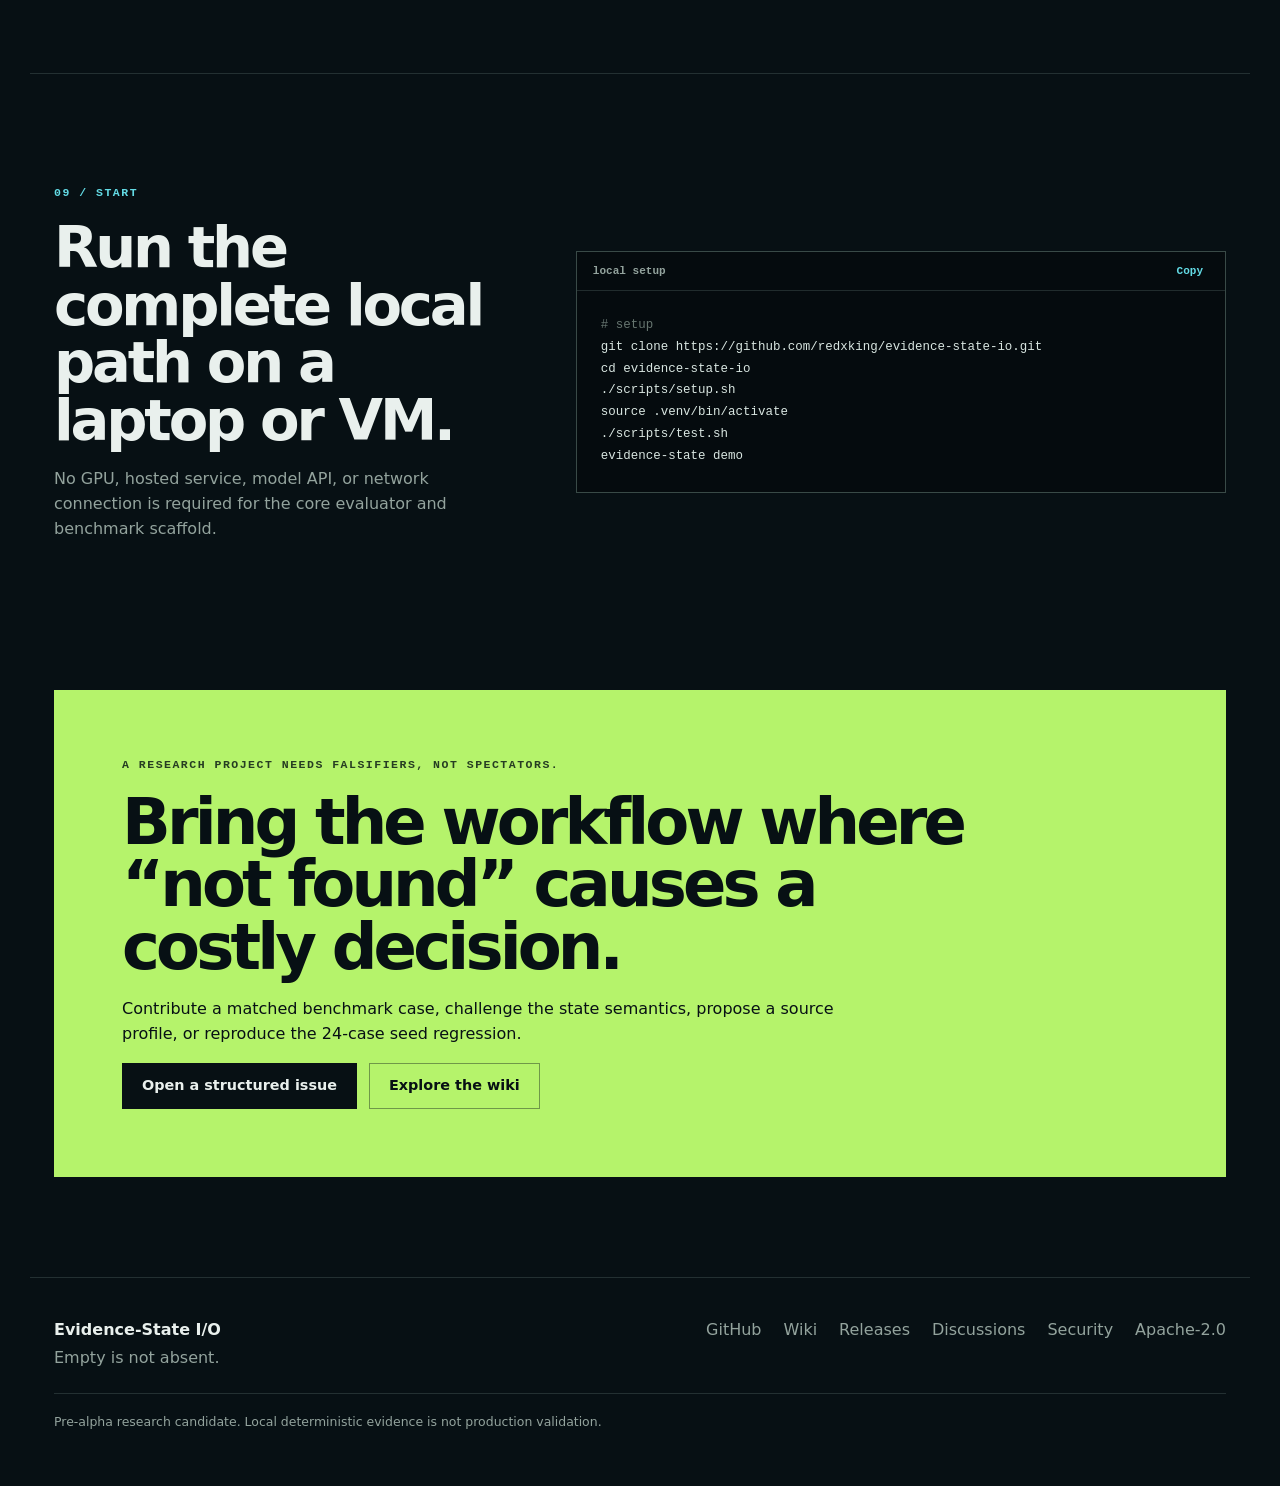
==== commit 93670064: "release: harden and publish the MVP candidate Signed-off-by: AP <44432751+redxking@users.noreply.git" ====
--- a/site/index.html
+++ b/site/index.html
@@ -17,6 +17,7 @@
   <meta name="twitter:image" content="https://redxking.github.io/evidence-state-io/og.png">
   <link rel="canonical" href="https://redxking.github.io/evidence-state-io/">
   <link rel="stylesheet" href="styles.css">
+  <script src="demo-core.js" defer></script>
   <script src="app.js" defer></script>
 </head>
 <body>
@@ -29,6 +30,7 @@
     <button class="nav-toggle" type="button" aria-expanded="false" aria-controls="site-nav">Menu</button>
     <nav id="site-nav" class="site-nav" aria-label="Primary navigation">
       <a href="#mechanism">Mechanism</a>
+      <a href="#demo">Demo</a>
       <a href="#products">Products</a>
       <a href="#roadmap">Roadmap</a>
       <a href="#boundaries">Boundaries</a>
@@ -43,7 +45,7 @@
         <h1>Empty is not <span>absent.</span></h1>
         <p class="hero-deck">Evidence-State I/O makes a system show what it actually observed before it can turn “nothing returned” into a factual negative conclusion.</p>
         <div class="hero-actions">
-          <a class="button primary" href="https://github.com/redxking/evidence-state-io#local-quick-start">Run the gateway</a>
+          <a class="button primary" href="#demo">Try the live demo</a>
           <a class="button secondary" href="https://github.com/redxking/evidence-state-io/discussions">Join the research</a>
         </div>
         <dl class="signal-strip" aria-label="Project facts">
@@ -105,26 +107,81 @@
       </ol>
     </section>
 
+    <section class="section demo-section" id="demo" aria-labelledby="demo-heading">
+      <div class="section-intro split">
+        <div>
+          <p class="section-number">03 / WORKING DEMONSTRATION</p>
+          <h2 id="demo-heading">Change the evidence. Run the real browser-local gate.</h2>
+          <p>This reference implementation parses strict synthetic schema 1.0 input, rejects duplicate keys and unsupported contracts, canonicalizes the request, computes SHA-256 locally, and applies the same stable reason codes used by the Python gateway. CI compares every built-in scenario with the authoritative Python core.</p>
+        </div>
+        <p class="demo-boundary">No server, credential, model, live source, or operational effect. The Python package remains authoritative; this browser implementation is a bounded, parity-tested demonstration.</p>
+      </div>
+      <div class="demo-shell">
+        <div class="demo-input-panel">
+          <div class="field-row">
+            <label for="demo-scenario">Synthetic scenario</label>
+            <select id="demo-scenario" disabled></select>
+          </div>
+          <p id="demo-description" class="field-help">Loading versioned synthetic fixtures…</p>
+          <label for="demo-input">Schema 1.0 request JSON</label>
+          <textarea id="demo-input" rows="22" spellcheck="false" aria-describedby="demo-input-help" disabled></textarea>
+          <p id="demo-input-help" class="field-help">Edit this synthetic input or load a local JSON file. Files never leave the browser.</p>
+          <div class="demo-actions">
+            <button id="demo-run" class="button primary" type="button" disabled>Run deterministic gate</button>
+            <button id="demo-reset" class="button secondary" type="button" disabled>Reset scenario</button>
+            <label class="button secondary file-button" for="demo-upload">Load synthetic JSON</label>
+            <input id="demo-upload" type="file" accept="application/json,.json" disabled>
+          </div>
+          <p id="demo-status" class="demo-status" role="status" aria-live="polite">The demo has not run.</p>
+        </div>
+        <div class="demo-output-panel" aria-live="polite">
+          <div class="demo-verdict" id="demo-verdict" data-state="idle">
+            <span>Disposition</span>
+            <strong id="demo-disposition">NOT_EVALUATED</strong>
+          </div>
+          <dl class="demo-facts">
+            <div><dt>Evidence state</dt><dd id="demo-evidence-state">—</dd></div>
+            <div><dt>Input custody</dt><dd id="demo-custody">—</dd></div>
+            <div><dt>Input digest</dt><dd id="demo-input-digest">—</dd></div>
+            <div><dt>Result digest</dt><dd id="demo-result-digest">—</dd></div>
+          </dl>
+          <div class="demo-detail">
+            <h3>Reason codes</h3>
+            <ul id="demo-reasons"><li>Run a scenario to see the deterministic reasons.</li></ul>
+          </div>
+          <details class="demo-detail">
+            <summary>Canonicalized input</summary>
+            <pre id="demo-canonical">Not evaluated.</pre>
+          </details>
+          <details class="demo-detail">
+            <summary>Trace and synthetic receipt</summary>
+            <pre id="demo-receipt">Not evaluated.</pre>
+          </details>
+          <button id="demo-download" class="button secondary" type="button" disabled>Download synthetic receipt</button>
+        </div>
+      </div>
+    </section>
+
     <section class="section product-section" id="products" aria-labelledby="products-heading">
       <div class="section-intro">
-        <p class="section-number">03 / PRODUCT SYSTEM</p>
+        <p class="section-number">04 / PRODUCT SYSTEM</p>
         <h2 id="products-heading">One contract, three compounding products.</h2>
       </div>
       <div class="product-grid">
         <article>
-          <p class="product-tag">01 · Measure</p>
+          <p class="product-tag">Implemented · Measure</p>
           <h3>EmptyBench</h3>
           <p>Matched cases hold the visible result constant while changing the evidence that supports—or defeats—a negative conclusion.</p>
           <a href="https://github.com/redxking/evidence-state-io/blob/main/docs/RESEARCH_PLAN.md">Research design <span aria-hidden="true">→</span></a>
         </article>
         <article>
-          <p class="product-tag">02 · Enforce</p>
+          <p class="product-tag">Implemented · Enforce</p>
           <h3>Evidence-State Gateway</h3>
           <p>A dependency-light library and JSON command line that keeps model inference outside the trusted verdict path.</p>
           <a href="https://github.com/redxking/evidence-state-io#local-quick-start">Run locally <span aria-hidden="true">→</span></a>
         </article>
         <article>
-          <p class="product-tag">03 · Govern</p>
+          <p class="product-tag">Implemented locally · Govern</p>
           <h3>Coverage Registry</h3>
           <p>Versioned source profiles make population, access, retention, blind intervals, freshness, and finality assumptions inspectable.</p>
           <a href="https://github.com/redxking/evidence-state-io/blob/main/docs/ARCHITECTURE.md">Architecture <span aria-hidden="true">→</span></a>
@@ -135,22 +192,22 @@
     <section class="section roadmap-section" id="roadmap" aria-labelledby="roadmap-heading">
       <div class="section-intro split">
         <div>
-          <p class="section-number">04 / ROADMAP</p>
+          <p class="section-number">05 / ROADMAP</p>
           <h2 id="roadmap-heading">Advance by evidence gates, not feature volume.</h2>
         </div>
         <a class="text-link" href="https://github.com/redxking/evidence-state-io/issues">Track work on GitHub <span aria-hidden="true">→</span></a>
       </div>
       <div class="roadmap" role="list" aria-label="Project roadmap">
-        <article class="roadmap-item active" role="listitem"><span class="roadmap-state">Active</span><p class="roadmap-id">P0</p><div><h3>Contract and falsification</h3><p>Close local P0 acceptance and reproducibility for the current unfrozen contract set with deterministic evidence.</p></div></article>
-        <article class="roadmap-item" role="listitem"><span class="roadmap-state">Next</span><p class="roadmap-id">P1</p><div><h3>Read-only adapter evidence</h3><p>Test one governed adapter against recorded, authorized, non-sensitive workflows before expanding integrations.</p></div></article>
-        <article class="roadmap-item" role="listitem"><span class="roadmap-state">Gate</span><p class="roadmap-id">R1</p><div><h3>Frozen comparative study</h3><p>Measure unsupported negatives and valid-negative retention against prompt-only, always-block, and envelope-visible baselines.</p></div></article>
+        <article class="roadmap-item active" role="listitem"><span class="roadmap-state">Active</span><p class="roadmap-id">P0</p><div><h3>Campaign preregistration</h3><p>Prepare the first implementation-owned comparative campaign for owner review without freezing or running it prematurely.</p></div></article>
+        <article class="roadmap-item" role="listitem"><span class="roadmap-state">Gate</span><p class="roadmap-id">R1</p><div><h3>Frozen comparative study</h3><p>After approval, measure unsupported negatives and valid-negative retention against prompt-only, always-block, and envelope-visible baselines.</p></div></article>
+        <article class="roadmap-item" role="listitem"><span class="roadmap-state">Conditional</span><p class="roadmap-id">P1</p><div><h3>Read-only adapter evidence</h3><p>Only after the comparative gate passes, test one governed adapter against recorded, authorized, non-sensitive workflows.</p></div></article>
         <article class="roadmap-item" role="listitem"><span class="roadmap-state">Later</span><p class="roadmap-id">P2</p><div><h3>Authenticated and composed evidence</h3><p>Specify signing, trusted time, registry rollback resistance, source attestations, and multi-source composition as separate contracts.</p></div></article>
       </div>
     </section>
 
     <section class="section boundaries-section" id="boundaries" aria-labelledby="boundaries-heading">
       <div class="section-intro">
-        <p class="section-number">05 / EVIDENCE BOUNDARIES</p>
+        <p class="section-number">06 / EVIDENCE BOUNDARIES</p>
         <h2 id="boundaries-heading">The project is explicit about what has—and has not—been established.</h2>
       </div>
       <div class="boundary-grid">
@@ -175,9 +232,44 @@
       </div>
     </section>
 
+    <section class="section audience-section" id="audiences" aria-labelledby="audiences-heading">
+      <div class="section-intro">
+        <p class="section-number">07 / REVIEW PATHS</p>
+        <h2 id="audiences-heading">Start with the decision you are accountable for.</h2>
+        <p>The same implementation has different adoption questions for mission owners, architects, security leaders, operators, and researchers.</p>
+      </div>
+      <div class="audience-grid">
+        <article><h3>Executives and mission leaders</h3><p>Decision risk, operational resilience, adoption gates, schedule, cost hypotheses, and stop conditions.</p><a href="https://github.com/redxking/evidence-state-io/wiki/Executive-Overview">Executive overview</a></article>
+        <article><h3>CIOs, CTOs, and architects</h3><p>Deterministic boundary, integration model, dependencies, scaling tradeoffs, and deployment options.</p><a href="https://github.com/redxking/evidence-state-io/wiki/Architecture">Architecture path</a></article>
+        <article><h3>CISOs, risk, and assurance</h3><p>Threat model, authority separation, auditability, provenance, fail-closed behavior, and residual risk.</p><a href="https://github.com/redxking/evidence-state-io/wiki/Security-and-Threat-Model">Security path</a></article>
+        <article><h3>Engineers and operators</h3><p>Installation, CLI/API use, schemas, tests, troubleshooting, and contribution workflow.</p><a href="https://github.com/redxking/evidence-state-io/wiki/Quick-Start">Engineering path</a></article>
+        <article><h3>Researchers and evaluators</h3><p>Assumptions, paired-case method, local 24/24 seed result, validity limits, and open falsification questions.</p><a href="https://github.com/redxking/evidence-state-io/wiki/Benchmark-Methodology">Research path</a></article>
+      </div>
+      <p class="evidence-note"><strong>Observed local seed result:</strong> 24/24 implementation-owned synthetic cases passed and 12/12 pairs discriminated on the named local acceptance revision. This is correctness evidence for the tested candidate—not a frozen study, external validation, performance result, or operational-effect claim.</p>
+    </section>
+
+    <section class="section faq-section" id="faq" aria-labelledby="faq-heading">
+      <div class="section-intro">
+        <p class="section-number">08 / FAQ AND GLOSSARY</p>
+        <h2 id="faq-heading">The distinctions are the product.</h2>
+      </div>
+      <div class="faq-grid">
+        <details><summary>Does an empty result prove absence?</summary><p>No. It becomes a bounded negative only when the declared population, access, coverage, freshness, finality, exclusions, source status, and policy checks pass.</p></details>
+        <details><summary>Is the certificate an authorization token?</summary><p>No. It is an unsigned deterministic replay record. It does not authenticate an issuer, authorize an action, or prove source truth.</p></details>
+        <details><summary>Can this run on a laptop or VM?</summary><p>Yes. The Python 3.11–3.13 core and benchmark are offline and dependency-light. Docker is optional for the disposable fault lab.</p></details>
+        <details><summary>What is an evidence state?</summary><p>A machine-readable description such as present, absent within scope, partial, stale, inaccessible, pending, failed, or contradictory. It is kept separate from disposition, requested action, attempted action, and observed effect.</p></details>
+      </div>
+      <dl class="glossary">
+        <div><dt>Scoped negative</dt><dd>A qualified “not found” statement limited to the declared query, population, sources, time, exclusions, and access boundary.</dd></div>
+        <div><dt>Finality horizon</dt><dd>The declared point through which the source index must advance before a negative can be evaluated.</dd></div>
+        <div><dt>Replay certificate</dt><dd>A canonical unsigned record binding inputs, contracts, decision, and digest for deterministic comparison.</dd></div>
+        <div><dt>EmptyBench</dt><dd>A paired synthetic scaffold that holds the visible empty result constant while changing one evidence-sufficiency condition.</dd></div>
+      </dl>
+    </section>
+
     <section class="section start-section" aria-labelledby="start-heading">
       <div>
-        <p class="section-number">06 / START</p>
+        <p class="section-number">09 / START</p>
         <h2 id="start-heading">Run the complete local path on a laptop or VM.</h2>
         <p>No GPU, hosted service, model API, or network connection is required for the core evaluator and benchmark scaffold.</p>
       </div>
@@ -186,9 +278,9 @@
         <pre><code><span class="comment"># setup</span>
 git clone https://github.com/redxking/evidence-state-io.git
 cd evidence-state-io
-	./scripts/setup.sh
-	source .venv/bin/activate
-	./scripts/test.sh
+./scripts/setup.sh
+source .venv/bin/activate
+./scripts/test.sh
 evidence-state demo</code></pre>
       </div>
     </section>
@@ -206,7 +298,7 @@
 
   <footer>
     <div><strong>Evidence-State I/O</strong><p>Empty is not absent.</p></div>
-    <div class="footer-links"><a href="https://github.com/redxking/evidence-state-io">GitHub</a><a href="https://github.com/redxking/evidence-state-io/blob/main/SECURITY.md">Security</a><a href="https://github.com/redxking/evidence-state-io/blob/main/LICENSE">Apache-2.0</a></div>
+    <div class="footer-links"><a href="https://github.com/redxking/evidence-state-io">GitHub</a><a href="https://github.com/redxking/evidence-state-io/wiki">Wiki</a><a href="https://github.com/redxking/evidence-state-io/releases">Releases</a><a href="https://github.com/redxking/evidence-state-io/discussions">Discussions</a><a href="https://github.com/redxking/evidence-state-io/blob/main/SECURITY.md">Security</a><a href="https://github.com/redxking/evidence-state-io/blob/main/LICENSE">Apache-2.0</a></div>
     <p class="footer-note">Pre-alpha research candidate. Local deterministic evidence is not production validation.</p>
   </footer>
 </body>
--- a/site/styles.css
+++ b/site/styles.css
@@ -93,6 +93,57 @@
 .mechanism-grid span { color: var(--cyan); font: 650 .68rem ui-monospace, SFMono-Regular, Menlo, monospace; }
 .mechanism-grid h3 { margin: 62px 0 12px; font-size: 1.25rem; }
 .mechanism-grid p { margin: 0; color: var(--muted); font-size: .9rem; }
+.demo-section { border-top: 1px solid var(--line); }
+.demo-section .section-intro { max-width: none; }
+.demo-section .section-intro > div { max-width: 790px; }
+.demo-boundary { max-width: 330px; padding: 18px; border-left: 2px solid var(--cyan); color: var(--muted); font-size: .9rem; }
+.demo-shell { display: grid; grid-template-columns: minmax(0, 1fr) minmax(0, 1fr); border: 1px solid var(--line-strong); background: var(--surface); }
+.demo-input-panel, .demo-output-panel { min-width: 0; padding: 28px; }
+.demo-input-panel { border-right: 1px solid var(--line-strong); }
+.field-row { display: flex; align-items: center; justify-content: space-between; gap: 18px; }
+.demo-shell label, .demo-detail h3 { color: var(--ink); font: 700 .72rem ui-monospace, SFMono-Regular, Menlo, monospace; letter-spacing: .06em; text-transform: uppercase; }
+.demo-shell select { max-width: 300px; padding: 10px 34px 10px 12px; color: var(--ink); background: var(--base); border: 1px solid var(--line-strong); }
+.demo-shell textarea { width: 100%; resize: vertical; margin-top: 10px; padding: 16px; color: #d9e6e1; background: #050b0e; border: 1px solid var(--line-strong); font: .76rem/1.55 ui-monospace, SFMono-Regular, Menlo, monospace; tab-size: 2; }
+.field-help { margin: 10px 0 20px; color: var(--muted); font-size: .86rem; }
+.demo-actions { display: flex; flex-wrap: wrap; gap: 9px; margin-top: 14px; }
+.demo-actions button, .file-button, #demo-download { cursor: pointer; }
+.file-button { min-height: 46px; }
+#demo-upload { position: absolute; width: 1px; height: 1px; overflow: hidden; opacity: 0; }
+.demo-status { min-height: 1.5em; margin: 18px 0 0; color: var(--muted); font-size: .86rem; }
+.demo-verdict { padding: 20px; border-left: 4px solid var(--dim); background: rgba(255,255,255,.025); }
+.demo-verdict[data-state="permit"] { border-color: var(--lime); }
+.demo-verdict[data-state="reject"] { border-color: var(--red); }
+.demo-verdict span, .demo-verdict strong { display: block; }
+.demo-verdict span { color: var(--muted); font: 650 .65rem ui-monospace, SFMono-Regular, Menlo, monospace; text-transform: uppercase; }
+.demo-verdict strong { margin-top: 7px; overflow-wrap: anywhere; font: 760 1rem ui-monospace, SFMono-Regular, Menlo, monospace; }
+.demo-verdict[data-state="permit"] strong { color: var(--lime); }
+.demo-verdict[data-state="reject"] strong { color: var(--red); }
+.demo-facts { display: grid; grid-template-columns: 1fr 1fr; margin: 16px 0 0; border: 1px solid var(--line); }
+.demo-facts div { min-width: 0; padding: 13px; border: 1px solid var(--line); }
+.demo-facts dt { color: var(--dim); font: 650 .61rem ui-monospace, SFMono-Regular, Menlo, monospace; text-transform: uppercase; }
+.demo-facts dd { margin: 5px 0 0; overflow-wrap: anywhere; font: 650 .73rem/1.45 ui-monospace, SFMono-Regular, Menlo, monospace; }
+.demo-detail { margin-top: 16px; padding: 16px; border: 1px solid var(--line); }
+.demo-detail h3 { margin-bottom: 12px; }
+.demo-detail ul { margin: 0; padding-left: 20px; color: var(--muted); font: .74rem/1.7 ui-monospace, SFMono-Regular, Menlo, monospace; }
+.demo-detail summary { cursor: pointer; color: var(--cyan); font-weight: 700; }
+.demo-detail pre { max-height: 260px; margin-top: 12px; padding: 14px 0 0; white-space: pre-wrap; overflow-wrap: anywhere; }
+#demo-download { margin-top: 16px; background: transparent; color: var(--ink); }
+.audience-section, .faq-section { border-top: 1px solid var(--line); }
+.audience-grid { display: grid; grid-template-columns: repeat(5, 1fr); gap: 1px; background: var(--line); border: 1px solid var(--line); }
+.audience-grid article { padding: 24px; background: var(--surface); }
+.audience-grid h3 { min-height: 3.2em; font-size: 1rem; }
+.audience-grid p { color: var(--muted); font-size: .86rem; }
+.audience-grid a { color: var(--lime); font-size: .82rem; font-weight: 700; text-decoration: none; }
+.evidence-note { margin: 22px 0 0; padding: 20px; border: 1px solid var(--line); color: var(--muted); }
+.evidence-note strong { color: var(--ink); }
+.faq-grid { display: grid; grid-template-columns: 1fr 1fr; gap: 12px; }
+.faq-grid details { padding: 20px; border: 1px solid var(--line); background: var(--surface); }
+.faq-grid summary { cursor: pointer; font-weight: 750; }
+.faq-grid p { margin: 14px 0 0; color: var(--muted); }
+.glossary { display: grid; grid-template-columns: 1fr 1fr; gap: 1px; margin: 20px 0 0; background: var(--line); border: 1px solid var(--line); }
+.glossary div { padding: 20px; background: var(--base); }
+.glossary dt { color: var(--cyan); font-weight: 750; }
+.glossary dd { margin: 8px 0 0; color: var(--muted); }
 .product-section { border-top: 1px solid var(--line); }
 .product-grid { display: grid; grid-template-columns: repeat(3, 1fr); gap: 16px; }
 .product-grid article { min-height: 350px; padding: 30px; border: 1px solid var(--line); background: linear-gradient(150deg, var(--surface-raised), var(--surface)); }
@@ -143,6 +194,9 @@
   .mechanism-grid li:last-child { grid-column: span 2; }
   .product-grid { grid-template-columns: 1fr; }
   .product-grid article { min-height: 250px; }
+  .demo-shell { grid-template-columns: 1fr; }
+  .demo-input-panel { border-right: 0; border-bottom: 1px solid var(--line-strong); }
+  .audience-grid { grid-template-columns: repeat(2, 1fr); }
   .start-section { grid-template-columns: 1fr; }
 }
 @media (max-width: 720px) {
@@ -164,6 +218,10 @@
   .roadmap-id { grid-column: 1; }
   .roadmap-item div { grid-column: 2; grid-row: 1 / span 2; }
   .boundary-grid { grid-template-columns: 1fr; }
+  .field-row { align-items: stretch; flex-direction: column; }
+  .demo-shell select { max-width: none; width: 100%; }
+  .demo-input-panel, .demo-output-panel { padding: 20px; }
+  .demo-facts, .audience-grid, .faq-grid, .glossary { grid-template-columns: 1fr; }
   .community-cta { margin: 0 18px 72px; padding: 44px 26px; }
   footer { grid-template-columns: 1fr; padding-inline: 18px; }
   .footer-links { flex-wrap: wrap; }
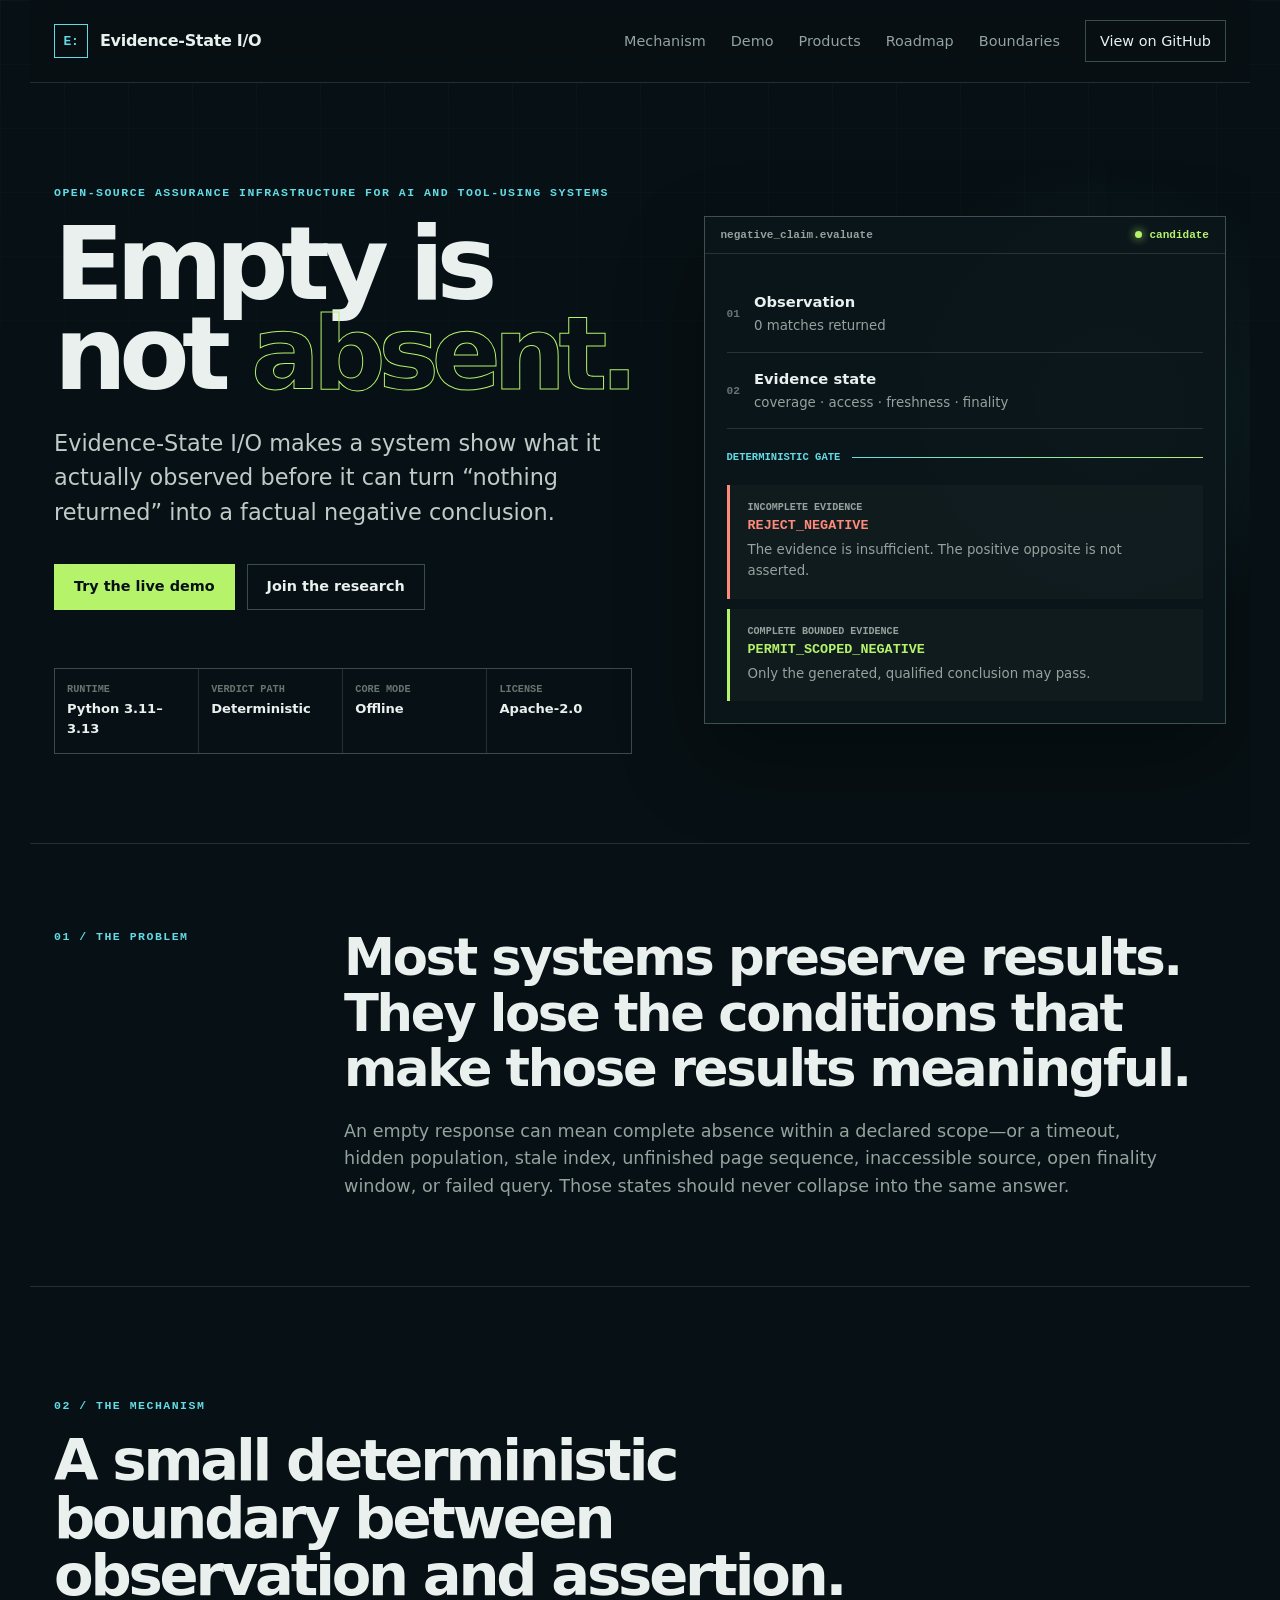
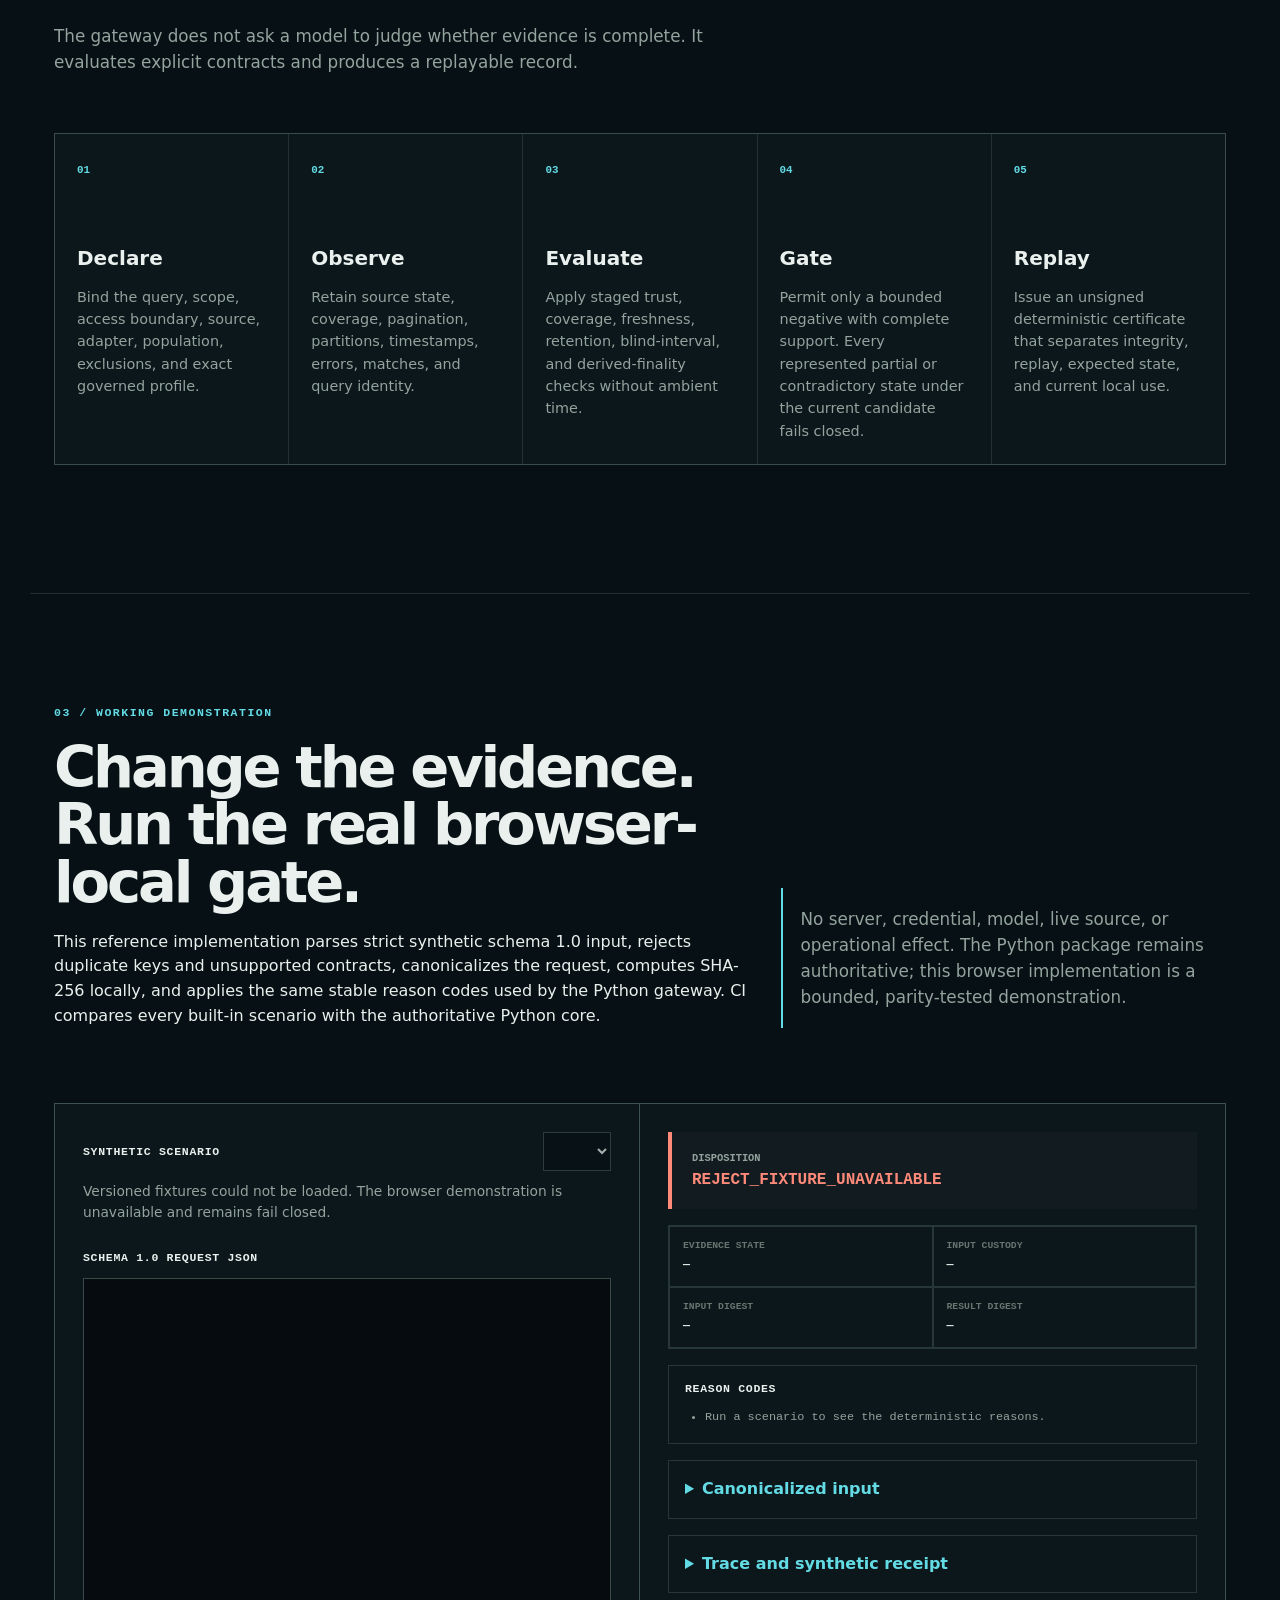
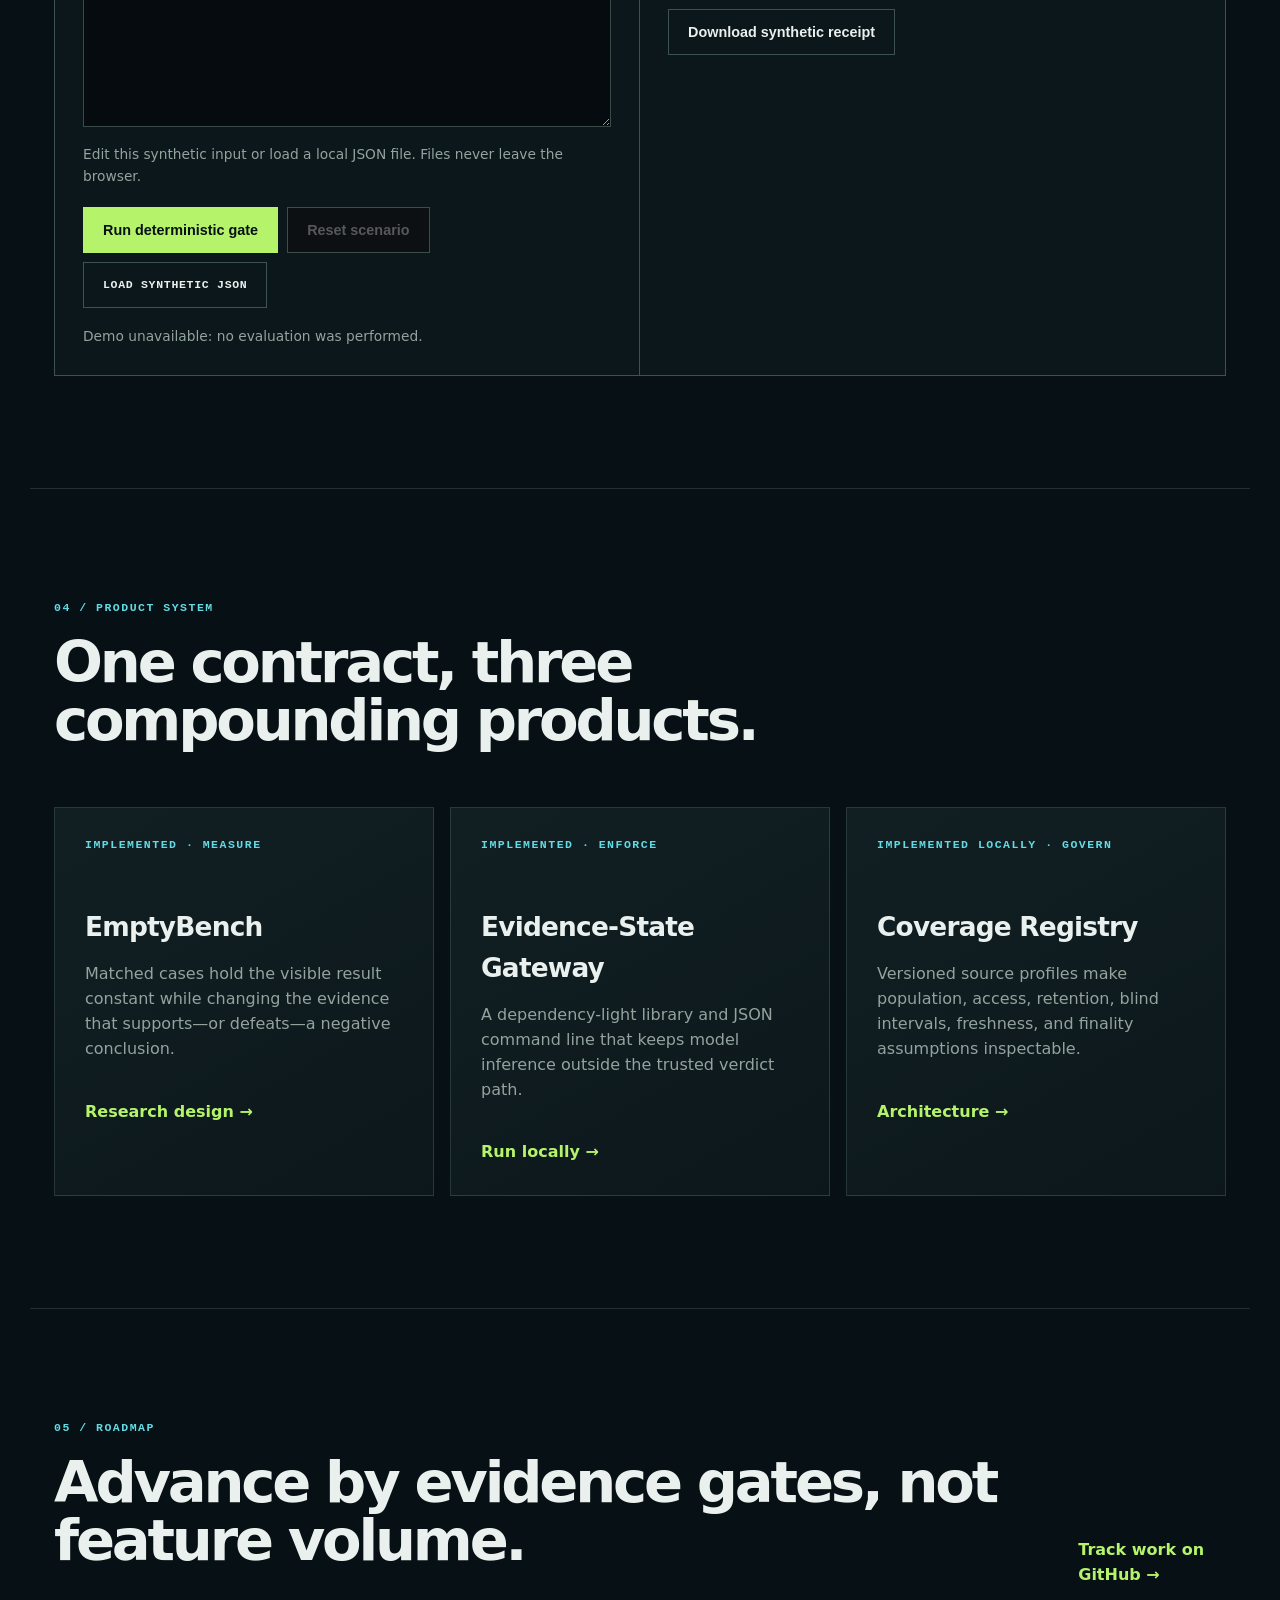
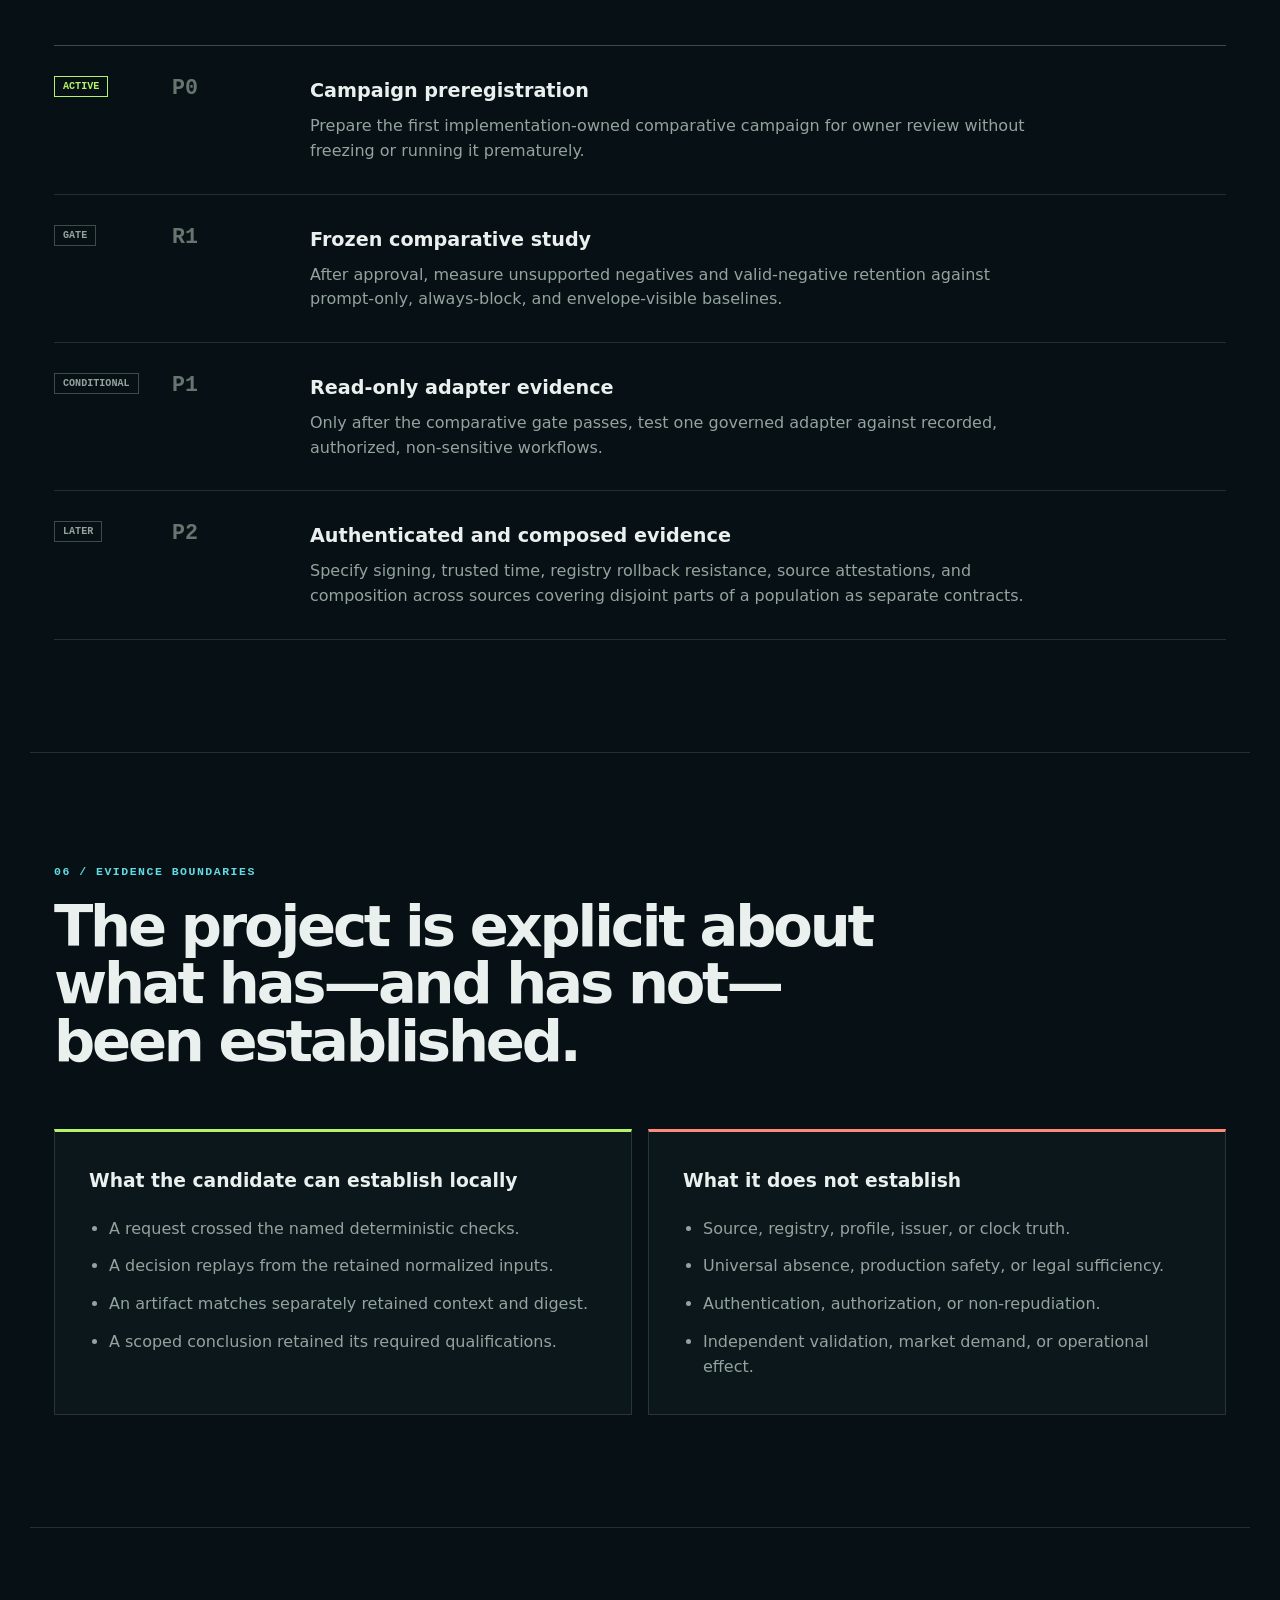
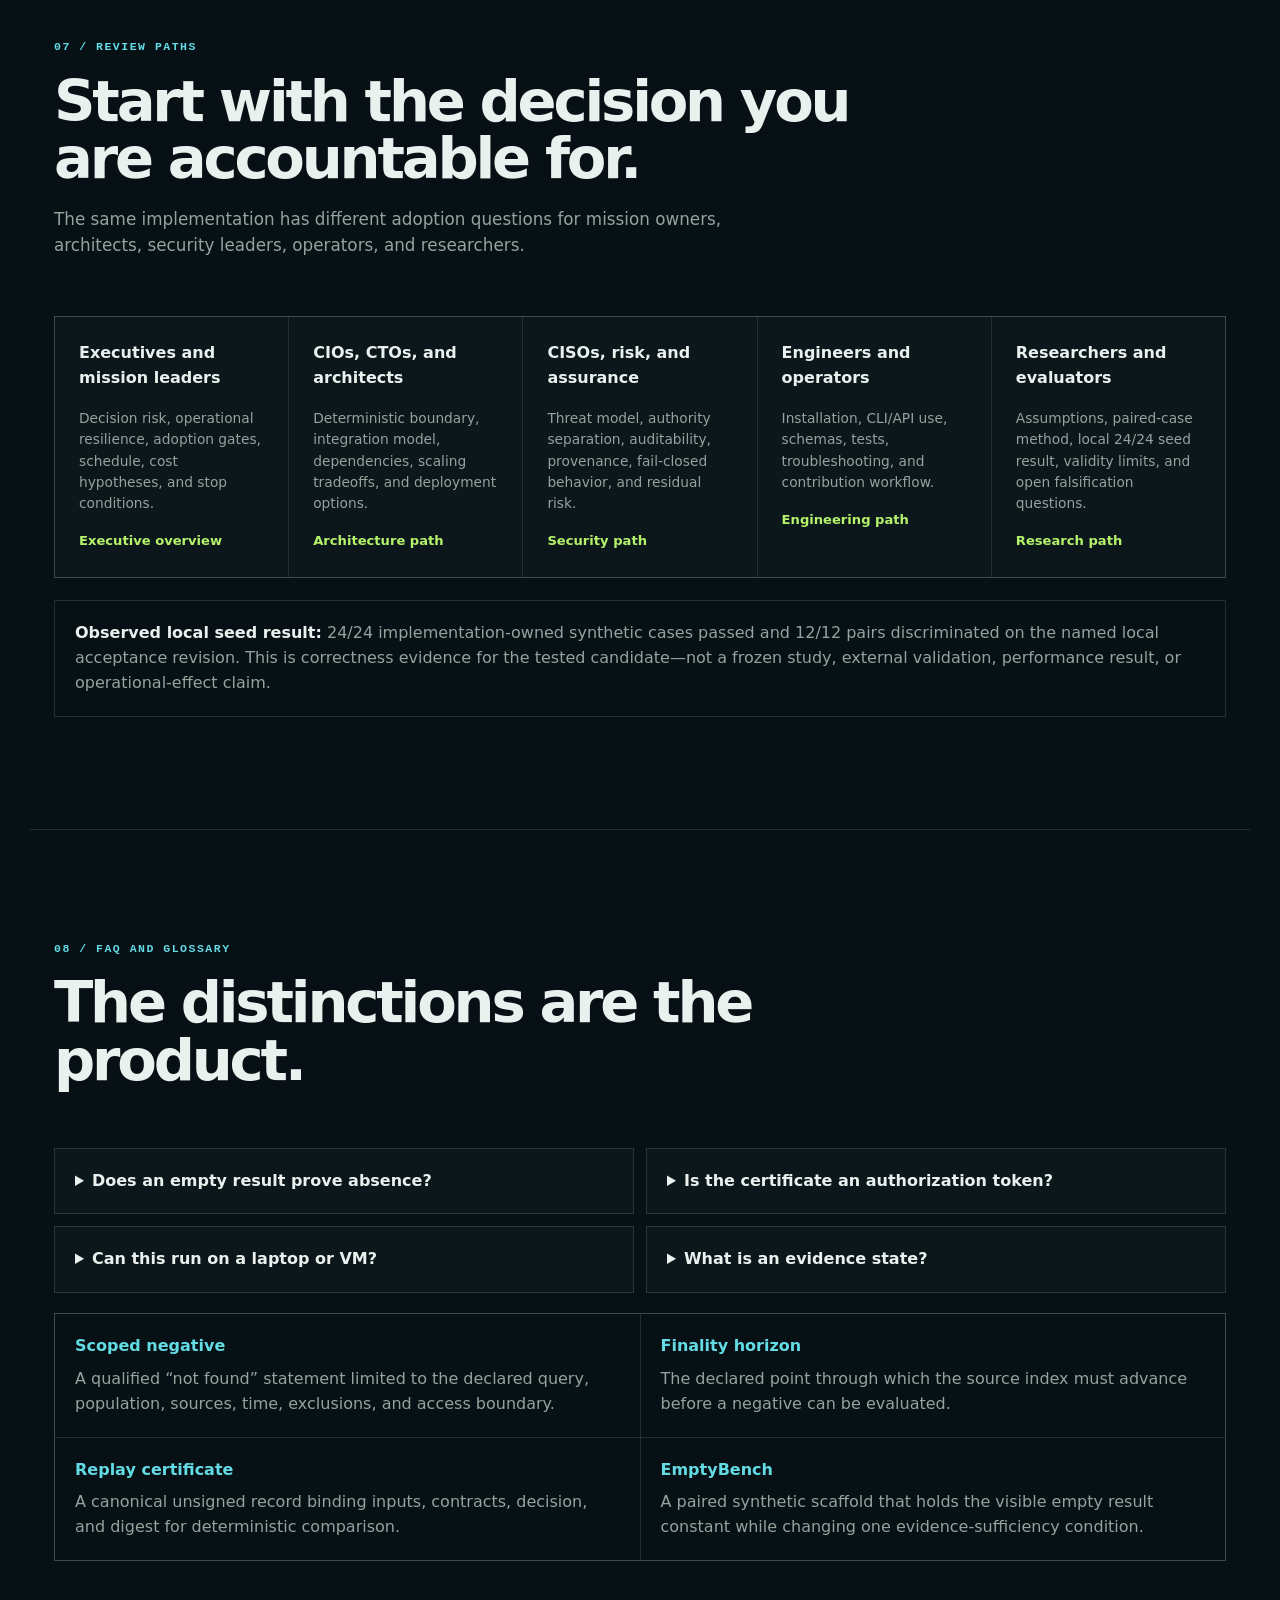
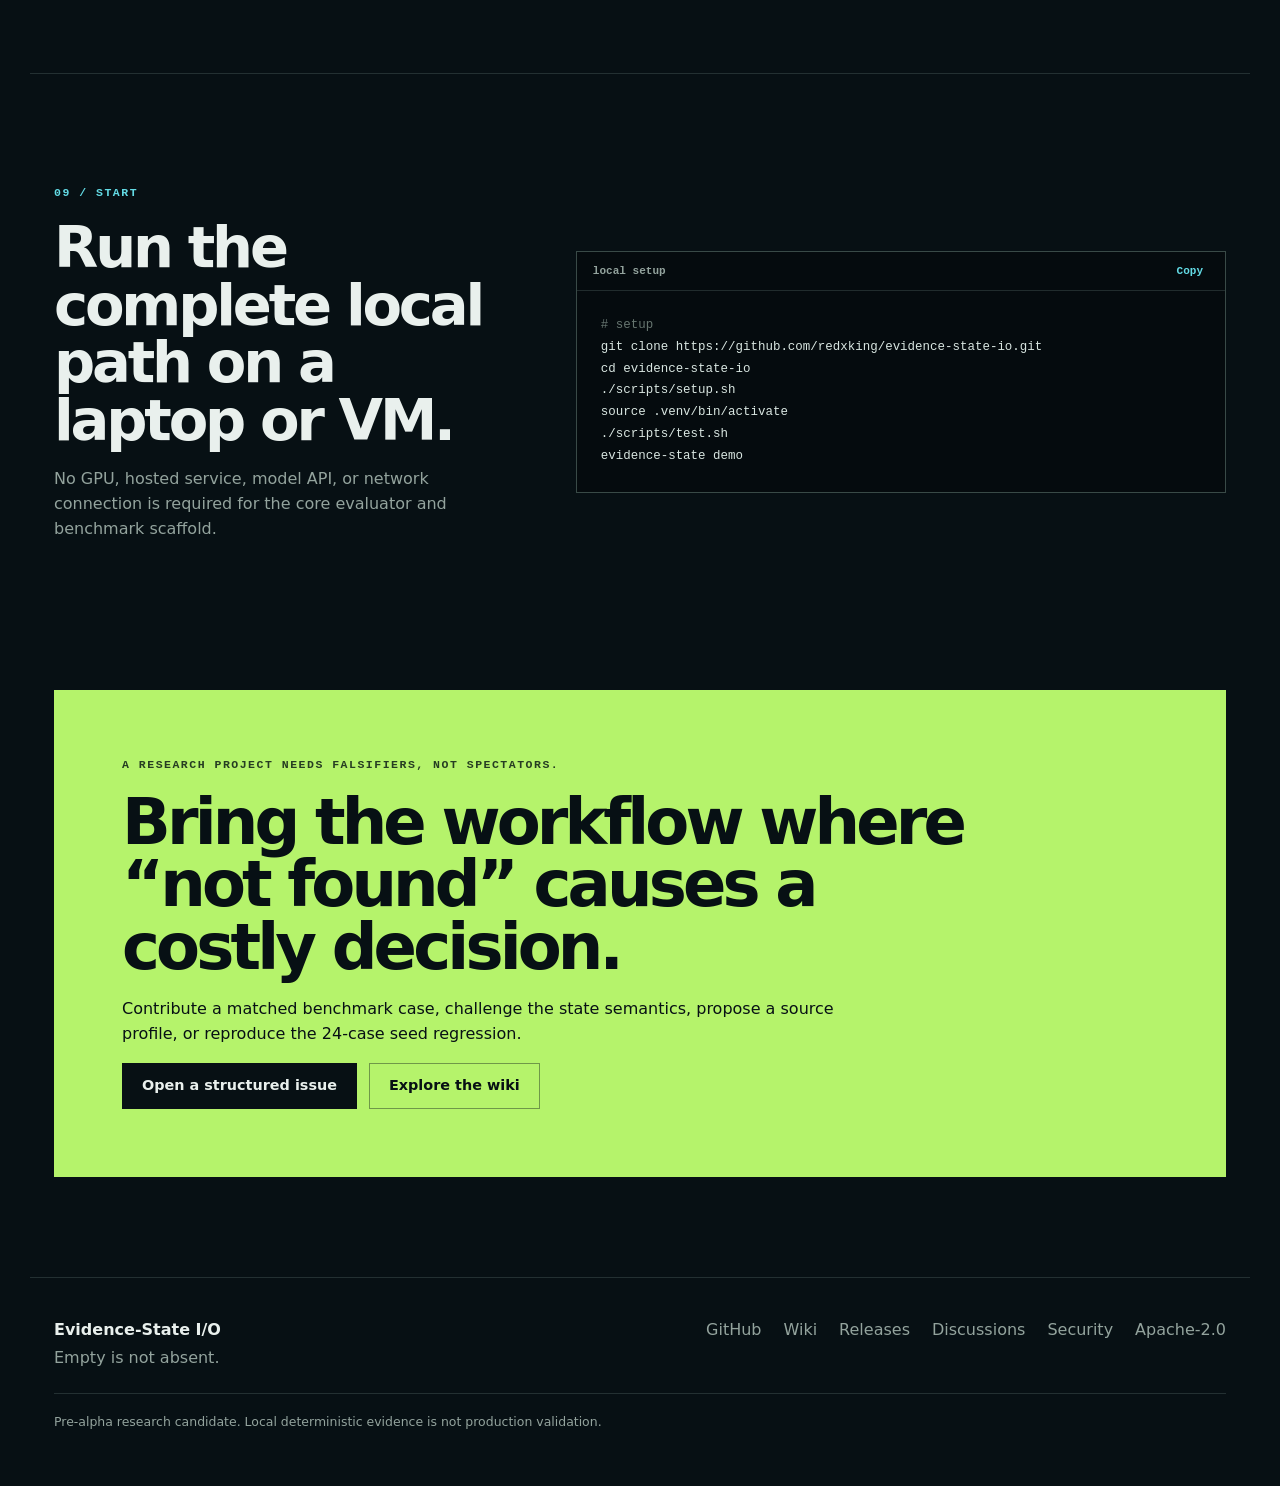
==== commit d214922d: "feat(schema-1.1): make multi-source composition reachable from an envelope Semantics nothing can cal" ====
--- a/site/index.html
+++ b/site/index.html
@@ -201,7 +201,7 @@
         <article class="roadmap-item active" role="listitem"><span class="roadmap-state">Active</span><p class="roadmap-id">P0</p><div><h3>Campaign preregistration</h3><p>Prepare the first implementation-owned comparative campaign for owner review without freezing or running it prematurely.</p></div></article>
         <article class="roadmap-item" role="listitem"><span class="roadmap-state">Gate</span><p class="roadmap-id">R1</p><div><h3>Frozen comparative study</h3><p>After approval, measure unsupported negatives and valid-negative retention against prompt-only, always-block, and envelope-visible baselines.</p></div></article>
         <article class="roadmap-item" role="listitem"><span class="roadmap-state">Conditional</span><p class="roadmap-id">P1</p><div><h3>Read-only adapter evidence</h3><p>Only after the comparative gate passes, test one governed adapter against recorded, authorized, non-sensitive workflows.</p></div></article>
-        <article class="roadmap-item" role="listitem"><span class="roadmap-state">Later</span><p class="roadmap-id">P2</p><div><h3>Authenticated and composed evidence</h3><p>Specify signing, trusted time, registry rollback resistance, source attestations, and multi-source composition as separate contracts.</p></div></article>
+        <article class="roadmap-item" role="listitem"><span class="roadmap-state">Later</span><p class="roadmap-id">P2</p><div><h3>Authenticated and composed evidence</h3><p>Specify signing, trusted time, registry rollback resistance, source attestations, and composition across sources covering disjoint parts of a population as separate contracts.</p></div></article>
       </div>
     </section>
 
--- a/site/styles.css
+++ b/site/styles.css
@@ -41,7 +41,7 @@
 .site-nav .nav-cta { padding: 9px 14px; color: var(--ink); border: 1px solid var(--line-strong); }
 .nav-toggle { display: none; padding: 8px 12px; color: var(--ink); background: transparent; border: 1px solid var(--line-strong); }
 
-.hero { position: relative; display: grid; grid-template-columns: minmax(0, 1.05fr) minmax(420px, .95fr); gap: 72px; align-items: center; max-width: var(--max); min-height: 760px; margin: 0 auto; padding: 100px 24px 86px; }
+.hero { position: relative; overflow: clip; display: grid; grid-template-columns: minmax(0, 1.05fr) minmax(420px, .95fr); gap: 72px; align-items: center; max-width: var(--max); min-height: 760px; margin: 0 auto; padding: 100px 24px 86px; }
 .hero::after { content: ""; position: absolute; width: 520px; height: 520px; right: -120px; top: 60px; border-radius: 50%; background: radial-gradient(circle, rgba(99,219,229,.1), transparent 68%); pointer-events: none; }
 .eyebrow, .section-number, .product-tag { margin: 0 0 18px; color: var(--cyan); font: 700 .72rem/1.3 ui-monospace, SFMono-Regular, Menlo, monospace; letter-spacing: .13em; text-transform: uppercase; }
 h1, h2, h3, p { margin-top: 0; }
